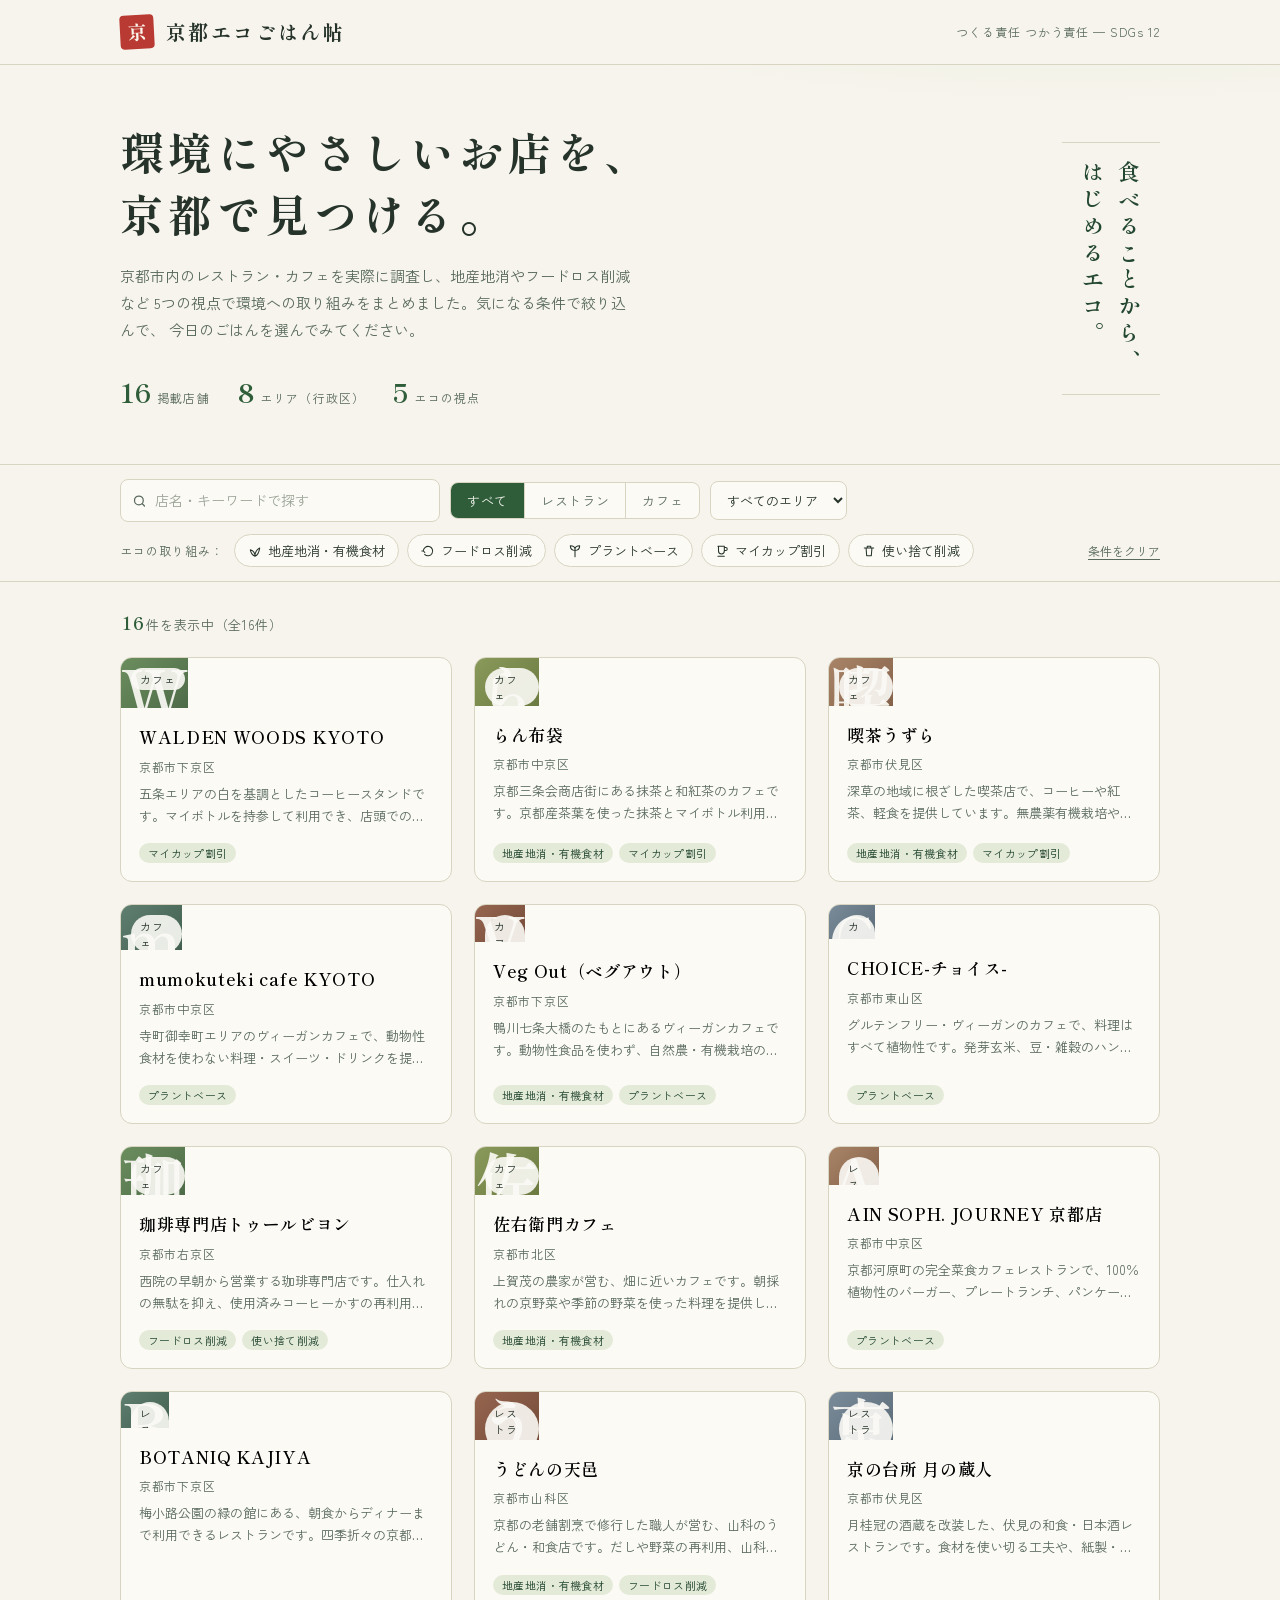
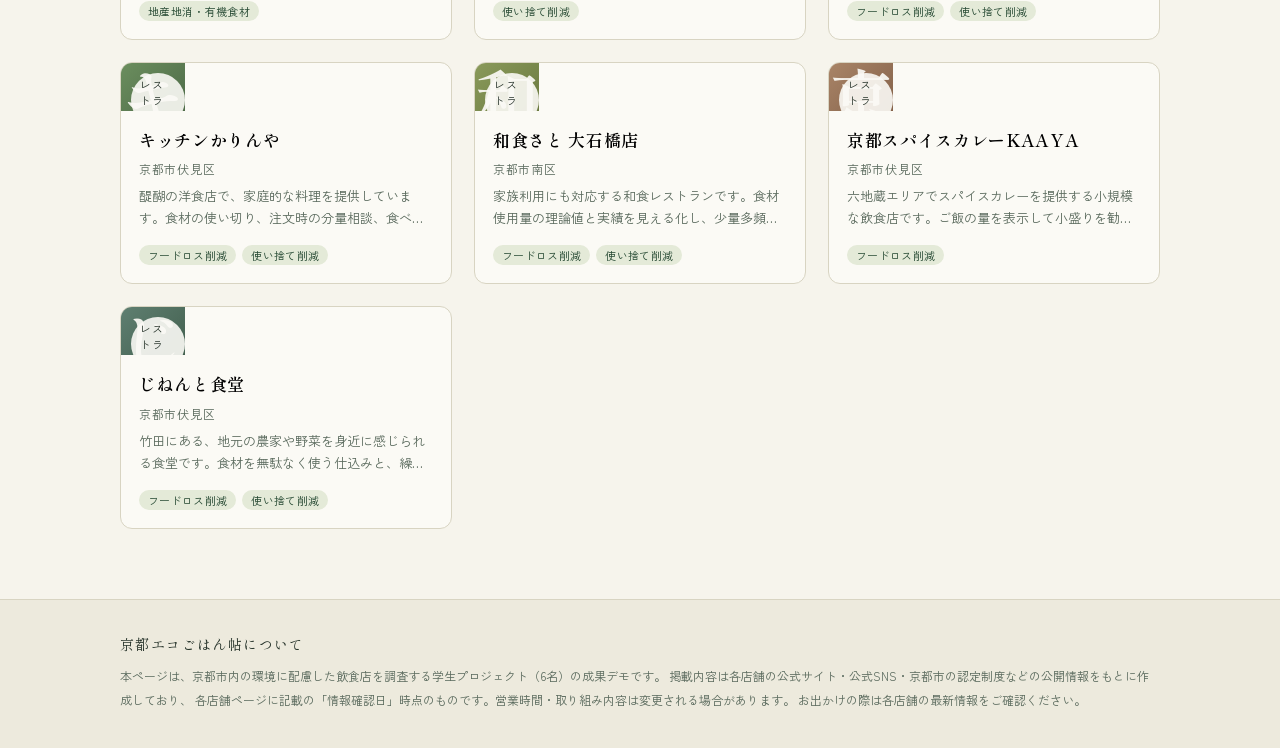
==== index.html @ 75115fc0 "Add Kyoto eco-restaurant guide demo page Single-file HTML demo surveying 16 real Kyoto restaurants/c" ====
<!DOCTYPE html>
<html lang="ja">
<head>
<meta charset="UTF-8">
<meta name="viewport" content="width=device-width, initial-scale=1.0">
<title>京都エコごはん帖 — 環境に配慮した飲食店・カフェガイド</title>
<meta name="description" content="京都市内の環境に配慮したレストラン・カフェを、地産地消・フードロス削減・プラントベースなど5つの視点で紹介するガイドです。">
<link rel="preconnect" href="https://fonts.googleapis.com">
<link rel="preconnect" href="https://fonts.gstatic.com" crossorigin>
<link href="https://fonts.googleapis.com/css2?family=Shippori+Mincho:wght@500;600;700&family=Zen+Kaku+Gothic+New:wght@400;500;700&display=swap" rel="stylesheet">
<style>
:root {
  --paper: #F6F4EC;
  --paper-2: #EDEADD;
  --card: #FBFAF5;
  --ink: #26332A;
  --ink-soft: #5A6A5D;
  --hairline: #D8D4C2;
  --green-deep: #2F5D3A;
  --green-dark: #234730;
  --matcha: #7D9B69;
  --matcha-pale: #E4EAD8;
  --shu: #B93A32;
  --shadow: 0 2px 6px rgba(38, 51, 42, .07), 0 12px 28px rgba(38, 51, 42, .07);
  --font-display: "Shippori Mincho", "Yu Mincho", "Hiragino Mincho ProN", serif;
  --font-body: "Zen Kaku Gothic New", "Hiragino Kaku Gothic ProN", "Yu Gothic", sans-serif;
}

* { margin: 0; padding: 0; box-sizing: border-box; }

html { scroll-behavior: smooth; }
@media (prefers-reduced-motion: reduce) {
  html { scroll-behavior: auto; }
  *, *::before, *::after { animation: none !important; transition: none !important; }
}

body {
  font-family: var(--font-body);
  background: var(--paper);
  color: var(--ink);
  font-size: 15px;
  line-height: 1.8;
}

a { color: var(--green-deep); }
a:hover { color: var(--shu); }

button { font-family: inherit; cursor: pointer; }

:focus-visible {
  outline: 2px solid var(--green-deep);
  outline-offset: 2px;
}

/* ---------- ヘッダー ---------- */
.site-header {
  border-bottom: 1px solid var(--hairline);
  background: var(--paper);
}

.site-header-inner {
  max-width: 1080px;
  margin: 0 auto;
  padding: 14px 20px;
  display: flex;
  align-items: center;
  gap: 12px;
}

.site-title {
  font-family: var(--font-display);
  font-size: 20px;
  font-weight: 700;
  letter-spacing: .12em;
}

.hanko {
  width: 34px;
  height: 34px;
  flex: none;
  background: var(--shu);
  color: #FBF6EC;
  border-radius: 4px;
  font-family: var(--font-display);
  font-weight: 700;
  font-size: 19px;
  display: grid;
  place-items: center;
  transform: rotate(-3deg);
  user-select: none;
}

.site-tag {
  margin-left: auto;
  font-size: 12px;
  color: var(--ink-soft);
  letter-spacing: .08em;
}

/* ---------- ヒーロー ---------- */
.hero {
  border-bottom: 1px solid var(--hairline);
  background:
    radial-gradient(1200px 400px at 85% -60%, var(--matcha-pale), transparent 70%),
    var(--paper);
}

.hero-inner {
  max-width: 1080px;
  margin: 0 auto;
  padding: 56px 20px 48px;
  display: flex;
  align-items: stretch;
  gap: 48px;
}

.hero-main { flex: 1; }

.hero h1 {
  font-family: var(--font-display);
  font-size: clamp(30px, 5vw, 44px);
  font-weight: 700;
  letter-spacing: .1em;
  line-height: 1.4;
  animation: rise .7s ease both;
}

.hero-lead {
  margin-top: 18px;
  max-width: 34em;
  color: var(--ink-soft);
  animation: rise .7s ease .12s both;
}

.hero-stats {
  margin-top: 26px;
  display: flex;
  flex-wrap: wrap;
  gap: 12px 28px;
  animation: rise .7s ease .22s both;
}

.hero-stat {
  display: flex;
  align-items: baseline;
  gap: 6px;
  white-space: nowrap;
}

.hero-stat .num {
  font-family: var(--font-display);
  font-size: 26px;
  font-weight: 700;
  color: var(--green-deep);
}

.hero-stat .label {
  font-size: 12px;
  color: var(--ink-soft);
  letter-spacing: .1em;
}

/* 縦書きの短冊 — このページの署名 */
.tanzaku {
  flex: none;
  writing-mode: vertical-rl;
  display: flex;
  flex-direction: column;
  gap: 14px;
  font-family: var(--font-display);
  font-size: clamp(18px, 2.4vw, 22px);
  font-weight: 600;
  letter-spacing: .22em;
  line-height: 1;
  padding: 18px 20px;
  border-inline: 1px solid var(--hairline);
  color: var(--green-dark);
  align-self: center;
  animation: rise .7s ease .3s both;
}

@keyframes rise {
  from { opacity: 0; transform: translateY(10px); }
  to { opacity: 1; transform: none; }
}

/* ---------- フィルター ---------- */
.filters {
  position: sticky;
  top: 0;
  z-index: 20;
  background: rgba(246, 244, 236, .92);
  backdrop-filter: blur(8px);
  border-bottom: 1px solid var(--hairline);
}

.filters-inner {
  max-width: 1080px;
  margin: 0 auto;
  padding: 14px 20px;
  display: flex;
  flex-direction: column;
  gap: 12px;
}

.filters-row {
  display: flex;
  flex-wrap: wrap;
  align-items: center;
  gap: 10px;
}

.search-box {
  position: relative;
  flex: 1 1 200px;
  max-width: 320px;
}

.search-box svg {
  position: absolute;
  left: 12px;
  top: 50%;
  transform: translateY(-50%);
  width: 15px;
  height: 15px;
  stroke: var(--ink-soft);
  pointer-events: none;
}

.search-box input {
  width: 100%;
  padding: 8px 12px 8px 34px;
  font: inherit;
  font-size: 14px;
  color: var(--ink);
  background: var(--card);
  border: 1px solid var(--hairline);
  border-radius: 8px;
}

.search-box input::placeholder { color: #9AA396; }

.seg {
  display: flex;
  border: 1px solid var(--hairline);
  border-radius: 8px;
  overflow: hidden;
  background: var(--card);
}

.seg button {
  padding: 8px 16px;
  font-size: 13px;
  border: none;
  background: transparent;
  color: var(--ink-soft);
  letter-spacing: .05em;
}

.seg button + button { border-left: 1px solid var(--hairline); }

.seg button[aria-pressed="true"] {
  background: var(--green-deep);
  color: #F4F6EE;
}

select#areaSelect {
  padding: 8px 12px;
  font: inherit;
  font-size: 13px;
  color: var(--ink);
  background: var(--card);
  border: 1px solid var(--hairline);
  border-radius: 8px;
}

.tag-chips {
  display: flex;
  flex-wrap: wrap;
  gap: 8px;
  align-items: center;
}

.tag-chips .chips-label {
  font-size: 12px;
  color: var(--ink-soft);
  letter-spacing: .08em;
  margin-right: 2px;
}

.chip {
  display: inline-flex;
  align-items: center;
  gap: 6px;
  padding: 6px 13px;
  font-size: 13px;
  border: 1px solid var(--hairline);
  border-radius: 999px;
  background: var(--card);
  color: var(--ink);
  transition: background .15s ease, color .15s ease, border-color .15s ease;
}

.chip svg { width: 14px; height: 14px; stroke: currentColor; flex: none; }

.chip:hover { border-color: var(--matcha); }

.chip[aria-pressed="true"] {
  background: var(--green-deep);
  border-color: var(--green-deep);
  color: #F4F6EE;
}

.clear-btn {
  margin-left: auto;
  border: none;
  background: none;
  font-size: 12px;
  color: var(--ink-soft);
  text-decoration: underline;
  text-underline-offset: 3px;
}

.clear-btn:hover { color: var(--shu); }

/* ---------- 結果一覧 ---------- */
.results {
  max-width: 1080px;
  margin: 0 auto;
  padding: 26px 20px 70px;
}

.result-count {
  font-size: 13px;
  color: var(--ink-soft);
  margin-bottom: 18px;
  letter-spacing: .05em;
}

.result-count strong {
  font-family: var(--font-display);
  font-size: 17px;
  color: var(--green-deep);
  margin: 0 2px;
}

.card-grid {
  display: grid;
  grid-template-columns: repeat(auto-fill, minmax(270px, 1fr));
  gap: 22px;
}

.card {
  background: var(--card);
  border: 1px solid var(--hairline);
  border-radius: 12px;
  overflow: hidden;
  text-align: left;
  padding: 0;
  display: flex;
  flex-direction: column;
  transition: transform .18s ease, box-shadow .18s ease;
}

.card:hover {
  transform: translateY(-3px);
  box-shadow: var(--shadow);
}

.card-photo {
  aspect-ratio: 4 / 3;
  display: grid;
  place-items: center;
  position: relative;
  overflow: hidden;
}

.card-photo img {
  width: 100%;
  height: 100%;
  object-fit: cover;
  display: block;
}

.card-photo .initial {
  font-family: var(--font-display);
  font-weight: 600;
  font-size: 64px;
  color: rgba(251, 250, 245, .92);
  line-height: 1;
}

.card-photo .cat-badge {
  position: absolute;
  top: 10px;
  left: 10px;
  font-size: 11px;
  letter-spacing: .1em;
  padding: 3px 9px;
  border-radius: 999px;
  background: rgba(251, 250, 245, .9);
  color: var(--ink);
}

.card-body {
  padding: 16px 18px 18px;
  display: flex;
  flex-direction: column;
  gap: 8px;
  flex: 1;
}

.card-name {
  font-family: var(--font-display);
  font-size: 17px;
  font-weight: 600;
  letter-spacing: .04em;
  line-height: 1.5;
}

.card-area {
  font-size: 12px;
  color: var(--ink-soft);
  letter-spacing: .06em;
}

.card-desc {
  font-size: 13px;
  color: var(--ink-soft);
  line-height: 1.7;
  display: -webkit-box;
  -webkit-line-clamp: 2;
  -webkit-box-orient: vertical;
  overflow: hidden;
}

.card-tags {
  margin-top: auto;
  padding-top: 8px;
  display: flex;
  flex-wrap: wrap;
  gap: 6px;
}

.mini-tag {
  font-size: 11px;
  padding: 2px 9px;
  border-radius: 999px;
  background: var(--matcha-pale);
  color: var(--green-dark);
  letter-spacing: .03em;
}

/* ---------- 空表示 ---------- */
.empty {
  display: none;
  text-align: center;
  padding: 70px 20px;
  color: var(--ink-soft);
}

.empty.show { display: block; }

.empty .empty-mark {
  font-family: var(--font-display);
  font-size: 44px;
  color: var(--hairline);
  display: block;
  margin-bottom: 14px;
}

.empty button {
  margin-top: 16px;
  padding: 9px 22px;
  font-size: 13px;
  border: 1px solid var(--green-deep);
  border-radius: 999px;
  background: none;
  color: var(--green-deep);
}

.empty button:hover { background: var(--matcha-pale); }

/* ---------- 詳細モーダル ---------- */
.modal-backdrop {
  position: fixed;
  inset: 0;
  z-index: 50;
  background: rgba(38, 51, 42, .45);
  display: none;
  align-items: flex-start;
  justify-content: center;
  padding: 5vh 16px;
  overflow-y: auto;
}

.modal-backdrop.open { display: flex; }

.modal {
  background: var(--card);
  border-radius: 14px;
  max-width: 680px;
  width: 100%;
  overflow: hidden;
  animation: rise .25s ease both;
}

.modal-banner {
  height: 120px;
  position: relative;
  display: grid;
  place-items: center;
}

.modal-banner .initial {
  font-family: var(--font-display);
  font-weight: 600;
  font-size: 52px;
  color: rgba(251, 250, 245, .92);
}

.modal-close {
  position: absolute;
  top: 12px;
  right: 12px;
  width: 34px;
  height: 34px;
  border: none;
  border-radius: 50%;
  background: rgba(251, 250, 245, .9);
  color: var(--ink);
  font-size: 16px;
  display: grid;
  place-items: center;
}

.modal-content { padding: 24px 28px 30px; }

.modal-head {
  display: flex;
  align-items: baseline;
  flex-wrap: wrap;
  gap: 10px;
  padding-bottom: 14px;
  border-bottom: 1px solid var(--hairline);
}

.modal-name {
  font-family: var(--font-display);
  font-size: 24px;
  font-weight: 700;
  letter-spacing: .05em;
}

.modal-meta {
  font-size: 12px;
  color: var(--ink-soft);
  letter-spacing: .08em;
}

.modal-desc { margin: 16px 0 4px; font-size: 14px; }

.info-grid {
  margin-top: 14px;
  display: grid;
  grid-template-columns: max-content 1fr;
  gap: 6px 18px;
  font-size: 13px;
}

.info-grid dt {
  color: var(--ink-soft);
  letter-spacing: .1em;
  white-space: nowrap;
}

.info-grid dd { overflow-wrap: anywhere; }

.eco-section { margin-top: 22px; }

.eco-section h3 {
  font-family: var(--font-display);
  font-size: 15px;
  font-weight: 600;
  letter-spacing: .12em;
  color: var(--green-dark);
  display: flex;
  align-items: center;
  gap: 10px;
  margin-bottom: 12px;
}

.eco-section h3::after {
  content: "";
  flex: 1;
  height: 1px;
  background: var(--hairline);
}

.eco-item {
  display: flex;
  gap: 12px;
  align-items: flex-start;
  padding: 10px 0;
}

.eco-item + .eco-item { border-top: 1px dashed var(--hairline); }

.eco-item .mini-tag { flex: none; margin-top: 3px; }

.eco-item p { font-size: 13px; color: var(--ink); }

.sources {
  margin-top: 20px;
  padding: 14px 16px;
  background: var(--paper-2);
  border-radius: 10px;
  font-size: 12px;
}

.sources .sources-title {
  color: var(--ink-soft);
  letter-spacing: .1em;
  margin-bottom: 6px;
}

.sources ul { list-style: none; }

.sources li { overflow-wrap: anywhere; line-height: 1.9; }

.sources .verified {
  margin-top: 8px;
  color: var(--ink-soft);
}

.modal-actions { margin-top: 20px; }

.modal-actions a {
  display: inline-block;
  padding: 10px 26px;
  font-size: 13px;
  letter-spacing: .1em;
  background: var(--green-deep);
  color: #F4F6EE;
  border-radius: 999px;
  text-decoration: none;
}

.modal-actions a:hover { background: var(--green-dark); color: #F4F6EE; }

/* ---------- フッター ---------- */
.site-footer {
  border-top: 1px solid var(--hairline);
  background: var(--paper-2);
}

.site-footer-inner {
  max-width: 1080px;
  margin: 0 auto;
  padding: 30px 20px 36px;
  font-size: 12px;
  color: var(--ink-soft);
  line-height: 2;
}

.site-footer .foot-title {
  font-family: var(--font-display);
  font-size: 14px;
  color: var(--ink);
  letter-spacing: .1em;
  margin-bottom: 6px;
}

/* ---------- レスポンシブ ---------- */
@media (max-width: 720px) {
  .site-title { white-space: nowrap; }
  .site-tag { display: none; }
  .filters { position: static; }
  .hero-inner { padding: 36px 20px 32px; gap: 24px; }
  .hero h1 { font-size: 26px; }
  .tanzaku { display: none; }
  .filters-inner { padding: 12px 16px; }
  .search-box { max-width: none; }
  .modal-content { padding: 20px 18px 24px; }
  .info-grid { grid-template-columns: 1fr; gap: 2px; }
  .info-grid dt { margin-top: 8px; }
}
</style>
</head>
<body>

<header class="site-header">
  <div class="site-header-inner">
    <span class="hanko" aria-hidden="true">京</span>
    <span class="site-title">京都エコごはん帖</span>
    <span class="site-tag">つくる責任 つかう責任 — SDGs 12</span>
  </div>
</header>

<section class="hero">
  <div class="hero-inner">
    <div class="hero-main">
      <h1>環境にやさしいお店を、<br>京都で見つける。</h1>
      <p class="hero-lead">
        京都市内のレストラン・カフェを実際に調査し、地産地消やフードロス削減など
        5つの視点で環境への取り組みをまとめました。気になる条件で絞り込んで、
        今日のごはんを選んでみてください。
      </p>
      <div class="hero-stats" id="heroStats"></div>
    </div>
    <p class="tanzaku"><span>食べることから、</span><span>はじめるエコ。</span></p>
  </div>
</section>

<nav class="filters" aria-label="店舗の絞り込み">
  <div class="filters-inner">
    <div class="filters-row">
      <div class="search-box">
        <svg viewBox="0 0 24 24" fill="none" stroke-width="2" stroke-linecap="round" aria-hidden="true"><circle cx="11" cy="11" r="7"/><path d="m20 20-3.5-3.5"/></svg>
        <input type="search" id="searchInput" placeholder="店名・キーワードで探す" aria-label="店名・キーワードで探す">
      </div>
      <div class="seg" role="group" aria-label="カテゴリー" id="catSeg">
        <button type="button" data-cat="all" aria-pressed="true">すべて</button>
        <button type="button" data-cat="restaurant" aria-pressed="false">レストラン</button>
        <button type="button" data-cat="cafe" aria-pressed="false">カフェ</button>
      </div>
      <select id="areaSelect" aria-label="エリアで絞り込む">
        <option value="all">すべてのエリア</option>
      </select>
    </div>
    <div class="filters-row">
      <div class="tag-chips" id="tagChips">
        <span class="chips-label">エコの取り組み：</span>
      </div>
      <button type="button" class="clear-btn" id="clearBtn">条件をクリア</button>
    </div>
  </div>
</nav>

<main class="results">
  <p class="result-count" id="resultCount" role="status"></p>
  <div class="card-grid" id="cardGrid"></div>
  <div class="empty" id="emptyState">
    <span class="empty-mark" aria-hidden="true">空</span>
    <p>条件に合うお店が見つかりませんでした。<br>条件を減らして、もう一度お試しください。</p>
    <button type="button" id="emptyResetBtn">条件をクリアする</button>
  </div>
</main>

<div class="modal-backdrop" id="modalBackdrop">
  <div class="modal" role="dialog" aria-modal="true" aria-labelledby="modalName" id="modalBox">
    <div class="modal-banner" id="modalBanner">
      <span class="initial" id="modalInitial" aria-hidden="true"></span>
      <button type="button" class="modal-close" id="modalClose" aria-label="閉じる">✕</button>
    </div>
    <div class="modal-content" id="modalContent"></div>
  </div>
</div>

<footer class="site-footer">
  <div class="site-footer-inner">
    <p class="foot-title">京都エコごはん帖について</p>
    <p>
      本ページは、京都市内の環境に配慮した飲食店を調査する学生プロジェクト（6名）の成果デモです。
      掲載内容は各店舗の公式サイト・公式SNS・京都市の認定制度などの公開情報をもとに作成しており、
      各店舗ページに記載の「情報確認日」時点のものです。営業時間・取り組み内容は変更される場合があります。
      お出かけの際は各店舗の最新情報をご確認ください。
    </p>
  </div>
</footer>

<script>
"use strict";

/* ===== 店舗データ（stores.json より） ===== */
const STORES = [
  {
    "id": "walden-woods-kyoto",
    "name": "WALDEN WOODS KYOTO",
    "category": "cafe",
    "area": "下京区",
    "address": "〒600-8194 京都市下京区栄町508-1（花屋町通り富小路西入る）",
    "access": "地下鉄五条駅から徒歩6分、京阪清水五条駅から徒歩10分、JR京都駅から徒歩15分",
    "hours": "8:00～18:00",
    "holidays": "不定休（年末年始などは都度告知）",
    "url": "https://www.walden-woods.com/",
    "description": "五条エリアの白を基調としたコーヒースタンドです。マイボトルを持参して利用でき、店頭での洗浄にも対応しています。",
    "eco_tags": [
      { "tag": "my_cup", "detail": "マイボトル持参で50円引き、マイボトルの洗浄にも対応。" }
    ],
    "sources": [
      "https://www.walden-woods.com/",
      "https://kyoto-kogomi.net/mybottle/",
      "https://kyoto-kogomi.net/wp-content/themes/main/mybottle/mybottle_shop.pdf"
    ],
    "last_verified": "2026-07-16"
  },
  {
    "id": "ran-hotei",
    "name": "らん布袋",
    "category": "cafe",
    "area": "中京区",
    "address": "〒604-8374 京都市中京区上瓦町64 京都三条会商店街内",
    "access": "地下鉄二条城前駅から徒歩5分、阪急大宮駅から徒歩5分、JR二条駅から徒歩15分",
    "hours": "11:30～20:00（金曜日のみ23:00まで）",
    "holidays": "木曜日",
    "budget": "480～1,100円程度",
    "url": "https://ranhotei.com/",
    "description": "京都三条会商店街にある抹茶と和紅茶のカフェです。京都産茶葉を使った抹茶とマイボトル利用のサービスを通じて、地域の食材と繰り返し使える容器を取り入れています。",
    "eco_tags": [
      { "tag": "local_organic", "detail": "京都産茶葉100％のオリジナル抹茶を使用。" },
      { "tag": "my_cup", "detail": "マイボトル持参で50円引き、マイボトルの洗浄にも対応。" }
    ],
    "sources": [
      "https://ranhotei.com/access/",
      "https://ranhotei.com/menu/",
      "https://kyoto-kogomi.net/mybottle/",
      "https://kyoto-kogomi.net/wp-content/themes/main/mybottle/mybottle_shop.pdf"
    ],
    "last_verified": "2026-07-16"
  },
  {
    "id": "cafe-uzura",
    "name": "喫茶うずら",
    "category": "cafe",
    "area": "伏見区",
    "address": "京都市伏見区深草西浦町六丁目31番地 ぷらっつ・うずら一階",
    "hours": "9:00～19:00",
    "holidays": "日曜日・祝祭日",
    "url": "https://www.cafe-uzura.info/",
    "description": "深草の地域に根ざした喫茶店で、コーヒーや紅茶、軽食を提供しています。無農薬有機栽培やフェアトレードの食材を取り入れ、テイクアウトではマイボトルにも対応しています。",
    "eco_tags": [
      { "tag": "local_organic", "detail": "コーヒー豆に無農薬有機栽培・フェアトレード品、紅茶やカカオに無農薬栽培品を使用。" },
      { "tag": "my_cup", "detail": "テイクアウトでマイボトル持参時は50円引き、マイボトルの洗浄にも対応。" }
    ],
    "sources": [
      "https://www.cafe-uzura.info/",
      "https://www.cafe-uzura.info/menu.html",
      "https://www.cafe-uzura.info/access.html",
      "https://kyoto-kogomi.net/mybottle/",
      "https://kyoto-kogomi.net/wp-content/themes/main/mybottle/mybottle_shop.pdf"
    ],
    "last_verified": "2026-07-16"
  },
  {
    "id": "mumokuteki-cafe-kyoto",
    "name": "mumokuteki cafe KYOTO",
    "category": "cafe",
    "area": "中京区",
    "address": "〒604-8061 京都市中京区式部町261 ヒューマンフォーラムビル2F",
    "access": "京都市営地下鉄「京都市役所前」駅から徒歩5分、阪急「京都河原町」駅から徒歩5分",
    "hours": "11:30～20:00（L.O.19:00）",
    "holidays": "水曜日",
    "url": "https://mumokuteki.com/cafe/restaurant/",
    "description": "寺町御幸町エリアのヴィーガンカフェで、動物性食材を使わない料理・スイーツ・ドリンクを提供します。野菜、穀物、豆類を中心にしたメニューを楽しめます。",
    "eco_tags": [
      { "tag": "plant_based", "detail": "料理・スイーツ・ドリンクを動物性食材不使用で提供。" }
    ],
    "sources": [
      "https://mumokuteki.com/cafe/restaurant/",
      "https://mumokuteki.com/cafe/takeout/",
      "https://mumokuteki.com/cafe/news/"
    ],
    "last_verified": "2026-07-16"
  },
  {
    "id": "veg-out",
    "name": "Veg Out（ベグアウト）",
    "category": "cafe",
    "area": "下京区",
    "address": "〒600-8133 京都市下京区七条通加茂川筋西入ル稲荷町448 鴨川ビル1F",
    "access": "京阪「七条」駅から徒歩2分、JR「京都」駅から徒歩10分",
    "url": "https://tamisa-yoga.com/cafe/veg-out/index.html",
    "description": "鴨川七条大橋のたもとにあるヴィーガンカフェです。動物性食品を使わず、自然農・有機栽培の野菜や穀物、京都近郊の旬の野菜を使った料理を提供しています。",
    "eco_tags": [
      { "tag": "local_organic", "detail": "自然農・有機栽培の野菜や穀物を中心に使用し、京都近郊で採れた旬の有機野菜も提供。" },
      { "tag": "plant_based", "detail": "魚・肉・卵・乳製品などの動物性食品を一切使わず、ヴィーガン料理を提供。" }
    ],
    "sources": [
      "https://tamisa-yoga.com/cafe/veg-out/index.html",
      "https://tamisa-yoga.com/cafe/",
      "https://kyo-kenko.city.kyoto.lg.jp/support/38557/",
      "https://tabelog.com/kyoto/A2601/A260304/26026227/"
    ],
    "last_verified": "2026-07-16"
  },
  {
    "id": "choice-kyoto",
    "name": "CHOICE-チョイス-",
    "category": "cafe",
    "area": "東山区",
    "address": "〒605-0009 京都府京都市東山区大橋町89-1 鈴木形成外科ビル1F",
    "hours": "9:30～21:00（朝食9:30～11:00、ランチ11:00～15:00、カフェ15:00～17:00、ディナー17:00～20:00）",
    "holidays": "水曜日",
    "url": "https://hs-choice.com/",
    "description": "グルテンフリー・ヴィーガンのカフェで、料理はすべて植物性です。発芽玄米、豆・雑穀のハンバーグ、ヴィーガンチーズなどを使い、朝食からディナーまで提供します。",
    "eco_tags": [
      { "tag": "plant_based", "detail": "料理はすべてグルテンフリー・ヴィーガンで、動物性食材を使用しない。" }
    ],
    "sources": [
      "https://hs-choice.com/",
      "https://hs-choice.com/meal/",
      "https://hs-choice.com/store"
    ],
    "last_verified": "2026-07-16"
  },
  {
    "id": "tourbillon-kyoto",
    "name": "珈琲専門店トゥールビヨン",
    "category": "cafe",
    "area": "右京区",
    "address": "〒615-0003 京都府京都市右京区西院西今田町12-18",
    "hours": "6:30～18:00",
    "holidays": "不定休",
    "url": "https://tourbillon-kyoto.com/",
    "description": "西院の早朝から営業する珈琲専門店です。仕入れの無駄を抑え、使用済みコーヒーかすの再利用やマイボトル利用の推奨にも取り組んでいます。",
    "eco_tags": [
      { "tag": "food_loss", "detail": "食品の無駄が出ないよう仕入れ、使用済みコーヒーかすを消臭剤として再利用。" },
      { "tag": "less_disposable", "detail": "マイボトル利用を推奨し、使い捨て容器を使わない工夫を行っている。" }
    ],
    "sources": [
      "https://tourbillon-kyoto.com/",
      "https://food-zeroproject.city.kyoto.lg.jp/shoplist/4596.html"
    ],
    "last_verified": "2026-07-16"
  },
  {
    "id": "saemon-cafe",
    "name": "佐右衛門カフェ",
    "category": "cafe",
    "area": "北区",
    "address": "京都市北区上賀茂柊谷町12",
    "hours": "11:00～17:00",
    "holidays": "月曜日・火曜日・第2日曜日",
    "budget": "1,000～1,500円程度",
    "url": "https://saemon-kyoto.com/cafe",
    "description": "上賀茂の農家が営む、畑に近いカフェです。朝採れの京野菜や季節の野菜を使った料理を提供し、生産地との距離が近い食事を楽しめます。",
    "eco_tags": [
      { "tag": "local_organic", "detail": "農家カフェとして、畑から採った朝採れ野菜や京野菜を使ったメニューを提供。" }
    ],
    "sources": [
      "https://saemon-kyoto.com/cafe",
      "https://tabelog.com/kyoto/A2601/A260503/26030427/"
    ],
    "last_verified": "2026-07-16"
  },
  {
    "id": "ain-soph-journey-kyoto",
    "name": "AIN SOPH. JOURNEY 京都店",
    "category": "restaurant",
    "area": "中京区",
    "address": "〒604-8042 京都府京都市中京区新京極通四条上ル中之町538-6",
    "access": "阪急「京都河原町」駅9番出口から徒歩約2分、京阪「祇園四条」駅4番出口から徒歩約10分",
    "hours": "通常11:30～16:00（L.O.15:00）、ディナー17:00～21:00（L.O.20:00・不定期）",
    "holidays": "不定休",
    "url": "https://www.ain-soph.jp/journey-kyoto",
    "description": "京都河原町の完全菜食カフェレストランで、100％植物性のバーガー、プレートランチ、パンケーキなどを提供します。通常営業に加えて不定期のディナーもあります。",
    "eco_tags": [
      { "tag": "plant_based", "detail": "完全菜食（ヴィーガン）のカフェレストランで、100％植物性のメニューを提供。" }
    ],
    "sources": [
      "https://www.ain-soph.jp/journey-kyoto",
      "https://en.ain-soph.jp/journey-kyoto",
      "https://www.ain-soph.jp/"
    ],
    "last_verified": "2026-07-16"
  },
  {
    "id": "botaniq-kajiya",
    "name": "BOTANIQ KAJIYA",
    "category": "restaurant",
    "area": "下京区",
    "address": "京都府京都市下京区歓喜寺町56-3 梅小路公園 緑の館内",
    "access": "JR梅小路京都西駅から徒歩約2分",
    "hours": "9:00～22:00（平日）、8:00～22:00（土日祝）",
    "holidays": "12月31日・1月1日",
    "url": "https://www.kyoto-ga.jp/umekouji/shop/",
    "description": "梅小路公園の緑の館にある、朝食からディナーまで利用できるレストランです。四季折々の京都産ブランド野菜を使った料理を提供しています。",
    "eco_tags": [
      { "tag": "local_organic", "detail": "四季折々の京都産ブランド野菜を使用。" }
    ],
    "sources": [
      "https://www.kyoto-ga.jp/umekouji/shop/",
      "https://prtimes.jp/main/html/rd/p/000000005.000145255.html"
    ],
    "last_verified": "2026-07-16"
  },
  {
    "id": "udon-tenyu",
    "name": "うどんの天邑",
    "category": "restaurant",
    "area": "山科区",
    "address": "京都市山科区北花山大林町15-3",
    "access": "京阪バス「上花山」停留所から徒歩10秒（「上花山久保町」から徒歩2分）",
    "hours": "11:30～14:30（L.O.14:00）、17:30～21:00（L.O.20:40）",
    "holidays": "月曜日",
    "budget": "～2,000円",
    "url": "https://yawaragi.hannnari.com/tenyu.html",
    "description": "京都の老舗割烹で修行した職人が営む、山科のうどん・和食店です。だしや野菜の再利用、山科地域からの仕入れ、テイクアウト時の使い捨て削減を公式に明示しています。",
    "eco_tags": [
      { "tag": "local_organic", "detail": "可能な範囲で山科地域の商店や生産者から食材を仕入れている。" },
      { "tag": "food_loss", "detail": "だし昆布を塩昆布として提供・販売し、削り節を魚粉としてまかないなどに再利用している。TABETEで賞味期限の近い商品を値引き販売している。" },
      { "tag": "less_disposable", "detail": "テイクアウト時の容器・袋の持参を呼びかけ、バイオマスビニール袋と竹箸を使用している。" }
    ],
    "sources": [
      "https://yawaragi.hannnari.com/tenyu.html",
      "https://yawaragi.hannnari.com/tenyu-access.html",
      "https://yawaragi.hannnari.com/food-menu.html",
      "https://yawaragi.hannnari.com/tenyu-ethical.html",
      "https://food-zeroproject.city.kyoto.lg.jp/shoplist/6190.html"
    ],
    "last_verified": "2026-07-16"
  },
  {
    "id": "tsukinokurabito",
    "name": "京の台所 月の蔵人",
    "category": "restaurant",
    "area": "伏見区",
    "address": "京都市伏見区上油掛町185-1",
    "access": "京阪本線「伏見桃山駅」から徒歩6分、近鉄京都線「桃山御陵前駅」から徒歩9分",
    "hours": "11:00～15:00（L.O.14:30）、17:00～22:00（フードL.O.21:00、ドリンクL.O.21:30）",
    "holidays": "元旦・大晦日",
    "url": "https://www.tsukinokurabito.jp/",
    "description": "月桂冠の酒蔵を改装した、伏見の和食・日本酒レストランです。食材を使い切る工夫や、紙製・プラスチック製の使い捨て容器を使わない取組が確認できます。",
    "eco_tags": [
      { "tag": "food_loss", "detail": "無駄の少ない仕入れ、魚のあら・骨や野菜の皮の活用、余った食材のまかない利用、食べ残しの持ち帰りを行っている。" },
      { "tag": "less_disposable", "detail": "紙製・プラスチック製の使い捨て容器などを使わない工夫をしている。" }
    ],
    "sources": [
      "https://www.tsukinokurabito.jp/",
      "https://food-zeroproject.city.kyoto.lg.jp/shoplist/6110.html"
    ],
    "last_verified": "2026-07-16"
  },
  {
    "id": "kitchen-karinya",
    "name": "キッチンかりんや",
    "category": "restaurant",
    "area": "伏見区",
    "address": "〒601-1353 京都府京都市伏見区醍醐御園尾町38-1",
    "url": "https://x.com/karinyakarin",
    "description": "醍醐の洋食店で、家庭的な料理を提供しています。食材の使い切り、注文時の分量相談、食べ残しの持ち帰り、繰り返し使える箸や使い捨て容器を使わない工夫を実施しています。",
    "eco_tags": [
      { "tag": "food_loss", "detail": "食品の無駄が出ないよう仕入れ、魚のあら・骨や野菜の皮の活用、余った食材のまかない利用、分量相談、要望時の持ち帰りを実施。" },
      { "tag": "less_disposable", "detail": "間伐材使用の割り箸または繰り返し洗って使える箸を使用し、使い捨て容器を使わない工夫をしている。" }
    ],
    "sources": [
      "https://food-zeroproject.city.kyoto.lg.jp/shoplist/3221.html",
      "https://x.com/karinyakarin"
    ],
    "last_verified": "2026-07-16"
  },
  {
    "id": "washoku-sato-oishibashi",
    "name": "和食さと 大石橋店",
    "category": "restaurant",
    "area": "南区",
    "address": "〒601-8015 京都府京都市南区東九条上御霊町1",
    "hours": "10:00～24:00（店内L.O.23:30）",
    "holidays": "年中無休",
    "url": "https://store.srsholdings.com/sato/detail/0756911557/",
    "description": "家族利用にも対応する和食レストランです。食材使用量の理論値と実績を見える化し、少量多頻度の仕込みやサイズ調整、持ち帰りで食品ロスを抑えています。",
    "eco_tags": [
      { "tag": "food_loss", "detail": "食材使用量の理論値と実績を見える化し、少量多頻度の仕込み、小盛り・S/M/L・ハーフサイズ、分量相談、持ち帰り用容器などを実施。" },
      { "tag": "less_disposable", "detail": "間伐材使用の割り箸または繰り返し洗って使える箸を使用している。" }
    ],
    "sources": [
      "https://store.srsholdings.com/sato/detail/0756911557/",
      "https://food-zeroproject.city.kyoto.lg.jp/shoplist/210.html"
    ],
    "last_verified": "2026-07-16"
  },
  {
    "id": "kyoto-spice-curry-kaaya",
    "name": "京都スパイスカレーKAAYA",
    "category": "restaurant",
    "area": "伏見区",
    "address": "京都市伏見区桃山町日向13-5",
    "access": "地下鉄東西線・JR奈良線・京阪宇治線「六地蔵駅」",
    "hours": "金曜日11:30～14:00（L.O.13:30）、18:00～20:30（L.O.20:00）／土・日・月曜日11:30～15:00（L.O.14:30）",
    "holidays": "火・水・木曜日（臨時休業あり）",
    "url": "https://kaaya.jp/",
    "description": "六地蔵エリアでスパイスカレーを提供する小規模な飲食店です。ご飯の量を表示して小盛りを勧め、食べ残しの持ち帰りにも対応しています。",
    "eco_tags": [
      { "tag": "food_loss", "detail": "ご飯の量をグラム表示し、小盛りを勧めるほか、食べ残しの持ち帰りにも対応している。" }
    ],
    "sources": [
      "https://kaaya.jp/",
      "https://food-zeroproject.city.kyoto.lg.jp/shoplist/6132.html"
    ],
    "last_verified": "2026-07-16"
  },
  {
    "id": "jinento-shokudo",
    "name": "じねんと食堂",
    "category": "restaurant",
    "area": "伏見区",
    "address": "〒612-8426 京都府京都市伏見区竹田青池町130",
    "hours": "平日11:00～15:00（L.O.14:00）、土日祝11:00～15:00・17:00～22:00（L.O.21:00）",
    "url": "https://jinento.com/",
    "description": "竹田にある、地元の農家や野菜を身近に感じられる食堂です。食材を無駄なく使う仕込みと、繰り返し使える箸や使い捨て容器を減らす取組が確認できます。",
    "eco_tags": [
      { "tag": "food_loss", "detail": "食品の無駄が出ないよう仕入れ、魚のあら・骨や野菜の皮の活用、余った食材のまかない利用などを実施。" },
      { "tag": "less_disposable", "detail": "繰り返し洗って使える箸を使用し、紙製・プラスチック製の使い捨て容器を使わない工夫をしている。" }
    ],
    "sources": [
      "https://jinento.com/",
      "https://food-zeroproject.city.kyoto.lg.jp/shoplist/2841.html"
    ],
    "last_verified": "2026-07-16"
  }
];

/* ===== タグ定義 ===== */
const TAGS = {
  local_organic:   { label: "地産地消・有機食材", icon: "M12 21c0-6 2-11 8-14-1 7-3 12-8 14Zm0 0c0-5-1.5-9-8-11 1 6 3 9 8 11Z" },
  food_loss:       { label: "フードロス削減",     icon: "M4 12a8 8 0 1 1 2.3 5.7M4 12H1.5M4 12l2.5 2.5" },
  plant_based:     { label: "プラントベース",     icon: "M12 22V9m0 0C12 5 9 3 4 3c0 5 3 8 8 8m0-2c0-4 3-6 8-6 0 5-3 8-8 8" },
  my_cup:          { label: "マイカップ割引",     icon: "M5 4h11v8a5 5 0 0 1-10 0V4Zm11 2h2.5a2.5 2.5 0 0 1 0 5H16M5 21h11" },
  less_disposable: { label: "使い捨て削減",       icon: "M4 7h16M9 7V4h6v3m-8 0 1 13h8l1-13" }
};

const CATEGORY_LABEL = { restaurant: "レストラン", cafe: "カフェ" };

/* 行政区の並び順（京都市11区の公式順） */
const WARD_ORDER = ["北区", "上京区", "左京区", "中京区", "東山区", "山科区", "下京区", "南区", "右京区", "西京区", "伏見区"];

/* プレースホルダー配色（自然の色を循環） */
const PLACEHOLDER_TONES = [
  ["#6B8E5E", "#4E6B48"],  /* 苔 */
  ["#8A9A5B", "#6B7A40"],  /* 抹茶 */
  ["#A98467", "#84624A"],  /* 土 */
  ["#5F7F71", "#43604F"],  /* 青磁 */
  ["#96654F", "#744C3A"],  /* 焙じ茶 */
  ["#7A8B99", "#5B6B78"]   /* 藍鼠 */
];

/* ===== 状態 ===== */
const state = { search: "", category: "all", area: "all", tags: new Set() };

const $ = (sel) => document.querySelector(sel);
const grid = $("#cardGrid");

function escapeHtml(s) {
  return String(s).replace(/[&<>"']/g, (c) => (
    { "&": "&amp;", "<": "&lt;", ">": "&gt;", '"': "&quot;", "'": "&#39;" }[c]
  ));
}

function toneFor(store) {
  const idx = STORES.indexOf(store);
  return PLACEHOLDER_TONES[idx % PLACEHOLDER_TONES.length];
}

function initialFor(store) {
  return [...store.name][0];
}

function placeholderStyle(store) {
  const [a, b] = toneFor(store);
  return `background: linear-gradient(135deg, ${a}, ${b});`;
}

function tagIconSvg(tag) {
  return `<svg viewBox="0 0 24 24" fill="none" stroke-width="1.8" stroke-linecap="round" stroke-linejoin="round" aria-hidden="true"><path d="${TAGS[tag].icon}"/></svg>`;
}

/* ===== フィルター UI 構築 ===== */
function buildFilters() {
  const chipsBox = $("#tagChips");
  for (const [key, def] of Object.entries(TAGS)) {
    const btn = document.createElement("button");
    btn.type = "button";
    btn.className = "chip";
    btn.dataset.tag = key;
    btn.setAttribute("aria-pressed", "false");
    btn.innerHTML = `${tagIconSvg(key)}${escapeHtml(def.label)}`;
    btn.addEventListener("click", () => {
      if (state.tags.has(key)) state.tags.delete(key);
      else state.tags.add(key);
      btn.setAttribute("aria-pressed", state.tags.has(key) ? "true" : "false");
      render();
    });
    chipsBox.appendChild(btn);
  }

  const areas = [...new Set(STORES.map((s) => s.area))]
    .sort((a, b) => WARD_ORDER.indexOf(a) - WARD_ORDER.indexOf(b));
  const select = $("#areaSelect");
  for (const area of areas) {
    const opt = document.createElement("option");
    opt.value = area;
    opt.textContent = area;
    select.appendChild(opt);
  }
  select.addEventListener("change", () => { state.area = select.value; render(); });

  $("#catSeg").addEventListener("click", (e) => {
    const btn = e.target.closest("button[data-cat]");
    if (!btn) return;
    state.category = btn.dataset.cat;
    for (const b of $("#catSeg").querySelectorAll("button")) {
      b.setAttribute("aria-pressed", b === btn ? "true" : "false");
    }
    render();
  });

  $("#searchInput").addEventListener("input", (e) => {
    state.search = e.target.value.trim().toLowerCase();
    render();
  });

  $("#clearBtn").addEventListener("click", clearFilters);
  $("#emptyResetBtn").addEventListener("click", clearFilters);
}

function clearFilters() {
  state.search = "";
  state.category = "all";
  state.area = "all";
  state.tags.clear();
  $("#searchInput").value = "";
  $("#areaSelect").value = "all";
  for (const b of $("#catSeg").querySelectorAll("button")) {
    b.setAttribute("aria-pressed", b.dataset.cat === "all" ? "true" : "false");
  }
  for (const b of $("#tagChips").querySelectorAll(".chip")) {
    b.setAttribute("aria-pressed", "false");
  }
  render();
}

/* ===== 絞り込み ===== */
function filteredStores() {
  return STORES.filter((s) => {
    if (state.category !== "all" && s.category !== state.category) return false;
    if (state.area !== "all" && s.area !== state.area) return false;
    if (state.tags.size > 0) {
      const has = new Set(s.eco_tags.map((t) => t.tag));
      for (const t of state.tags) if (!has.has(t)) return false;
    }
    if (state.search) {
      const haystack = `${s.name} ${s.description} ${s.area}`.toLowerCase();
      if (!haystack.includes(state.search)) return false;
    }
    return true;
  });
}

/* ===== 一覧描画 ===== */
function render() {
  const list = filteredStores();
  $("#resultCount").innerHTML =
    `<strong>${list.length}</strong>件を表示中（全${STORES.length}件）`;
  $("#emptyState").classList.toggle("show", list.length === 0);

  grid.innerHTML = "";
  for (const store of list) {
    const card = document.createElement("button");
    card.type = "button";
    card.className = "card";
    card.setAttribute("aria-haspopup", "dialog");
    card.setAttribute("aria-label", `${store.name}の詳細を見る`);

    const photo = store.photo
      ? `<img src="${escapeHtml(store.photo)}" alt="${escapeHtml(store.name)}の写真">`
      : `<span class="initial">${escapeHtml(initialFor(store))}</span>`;

    card.innerHTML = `
      <div class="card-photo" style="${store.photo ? "" : placeholderStyle(store)}">
        ${photo}
        <span class="cat-badge">${CATEGORY_LABEL[store.category]}</span>
      </div>
      <div class="card-body">
        <span class="card-name">${escapeHtml(store.name)}</span>
        <span class="card-area">京都市${escapeHtml(store.area)}</span>
        <p class="card-desc">${escapeHtml(store.description)}</p>
        <div class="card-tags">
          ${store.eco_tags.map((t) => `<span class="mini-tag">${escapeHtml(TAGS[t.tag].label)}</span>`).join("")}
        </div>
      </div>`;
    card.addEventListener("click", () => openModal(store));
    grid.appendChild(card);
  }
}

/* ===== 詳細モーダル ===== */
const backdrop = $("#modalBackdrop");
let lastFocused = null;

function openModal(store) {
  lastFocused = document.activeElement;

  const banner = $("#modalBanner");
  banner.style.cssText = placeholderStyle(store);
  $("#modalInitial").textContent = initialFor(store);

  const rows = [
    ["住所", store.address],
    ["アクセス", store.access],
    ["営業時間", store.hours],
    ["定休日", store.holidays],
    ["予算目安", store.budget]
  ].filter(([, v]) => v);

  $("#modalContent").innerHTML = `
    <div class="modal-head">
      <h2 class="modal-name" id="modalName">${escapeHtml(store.name)}</h2>
      <span class="modal-meta">${CATEGORY_LABEL[store.category]} ／ 京都市${escapeHtml(store.area)}</span>
    </div>
    <p class="modal-desc">${escapeHtml(store.description)}</p>
    <dl class="info-grid">
      ${rows.map(([k, v]) => `<dt>${k}</dt><dd>${escapeHtml(v)}</dd>`).join("")}
    </dl>
    <section class="eco-section">
      <h3>環境への取り組み</h3>
      ${store.eco_tags.map((t) => `
        <div class="eco-item">
          <span class="mini-tag">${escapeHtml(TAGS[t.tag].label)}</span>
          <p>${escapeHtml(t.detail)}</p>
        </div>`).join("")}
    </section>
    <div class="sources">
      <p class="sources-title">情報の出典</p>
      <ul>
        ${store.sources.map((u) => `<li><a href="${escapeHtml(u)}" target="_blank" rel="noopener noreferrer">${escapeHtml(u)}</a></li>`).join("")}
      </ul>
      <p class="verified">情報確認日：${escapeHtml(store.last_verified)}</p>
    </div>
    ${store.url ? `
    <div class="modal-actions">
      <a href="${escapeHtml(store.url)}" target="_blank" rel="noopener noreferrer">公式サイトを見る</a>
    </div>` : ""}`;

  backdrop.classList.add("open");
  document.body.style.overflow = "hidden";
  $("#modalClose").focus();
}

function closeModal() {
  backdrop.classList.remove("open");
  document.body.style.overflow = "";
  if (lastFocused) lastFocused.focus();
}

$("#modalClose").addEventListener("click", closeModal);
backdrop.addEventListener("click", (e) => { if (e.target === backdrop) closeModal(); });
document.addEventListener("keydown", (e) => {
  if (e.key === "Escape" && backdrop.classList.contains("open")) closeModal();
});

/* ===== ヒーロー統計 ===== */
function buildHeroStats() {
  const areas = new Set(STORES.map((s) => s.area)).size;
  $("#heroStats").innerHTML = [
    [STORES.length, "掲載店舗"],
    [areas, "エリア（行政区）"],
    [Object.keys(TAGS).length, "エコの視点"]
  ].map(([n, l]) => `
    <div class="hero-stat">
      <span class="num">${n}</span>
      <span class="label">${l}</span>
    </div>`).join("");
}

buildFilters();
buildHeroStats();
render();
</script>
</body>
</html>
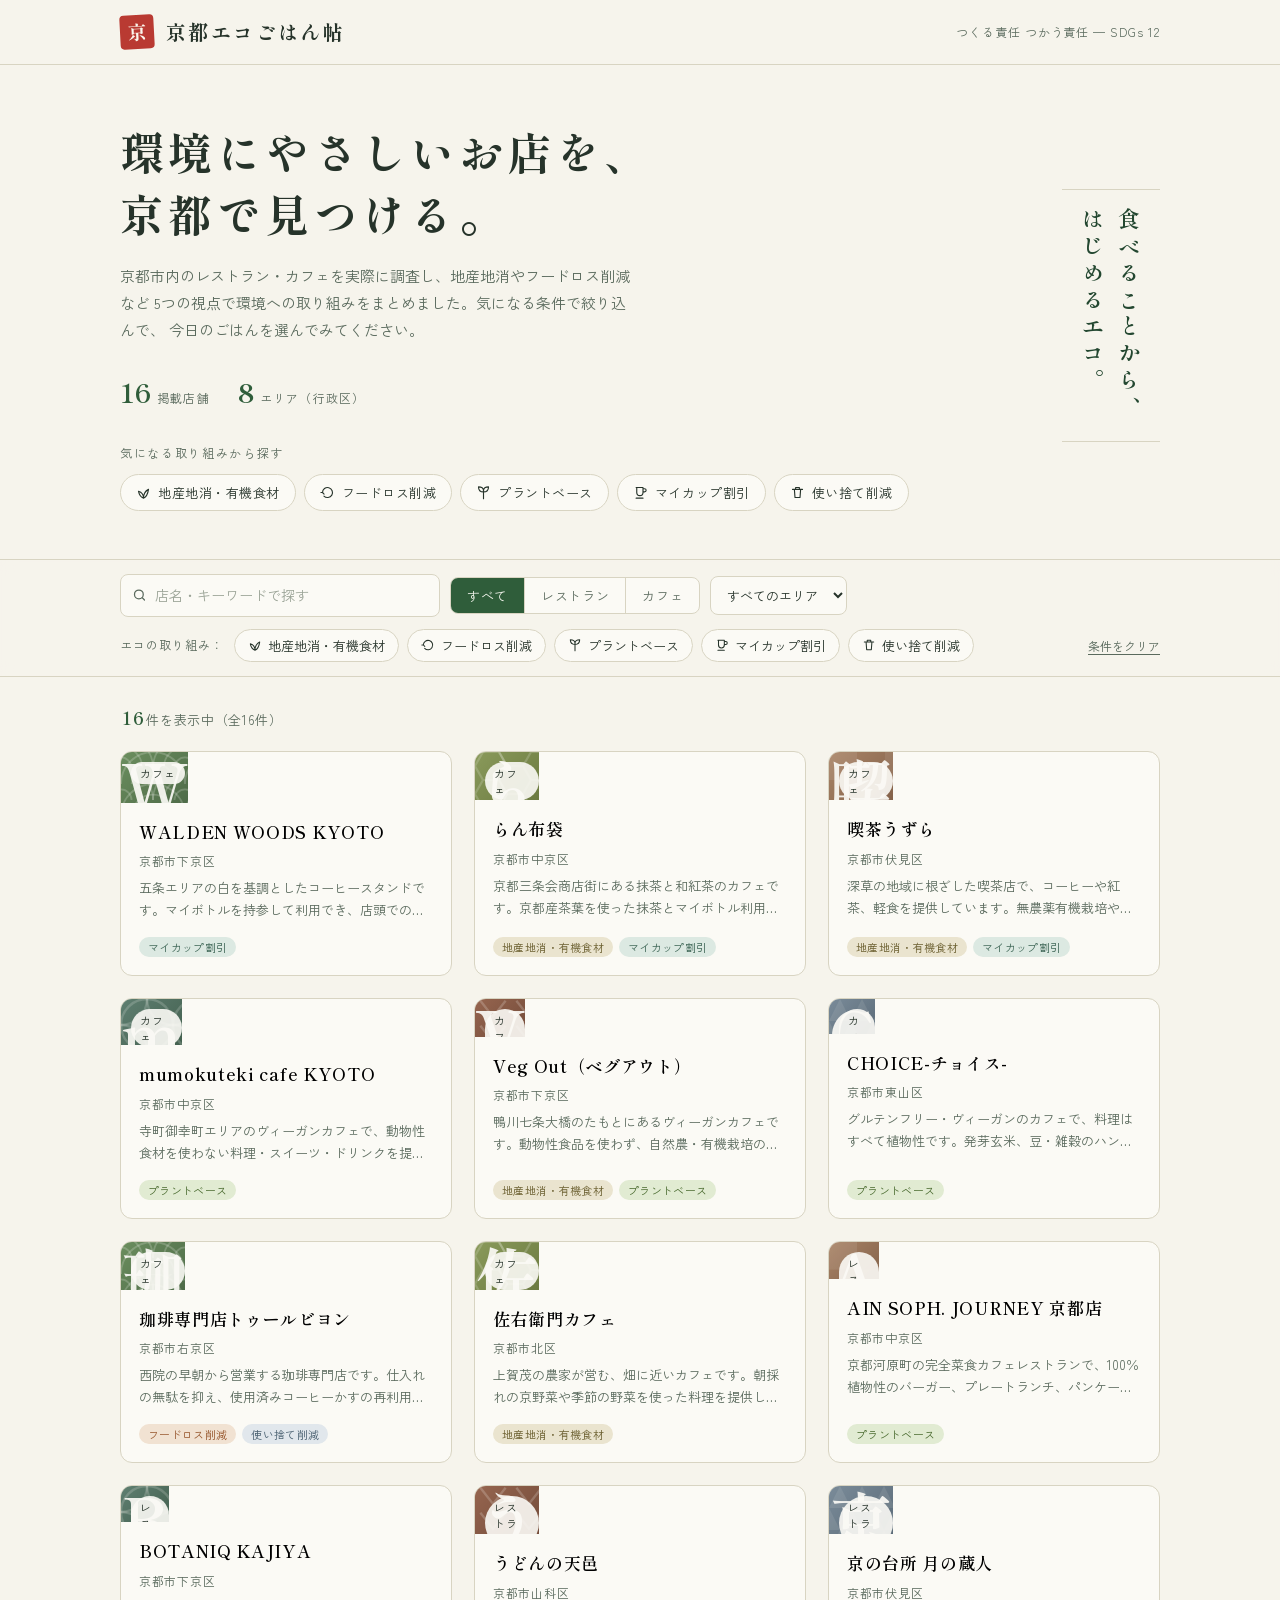
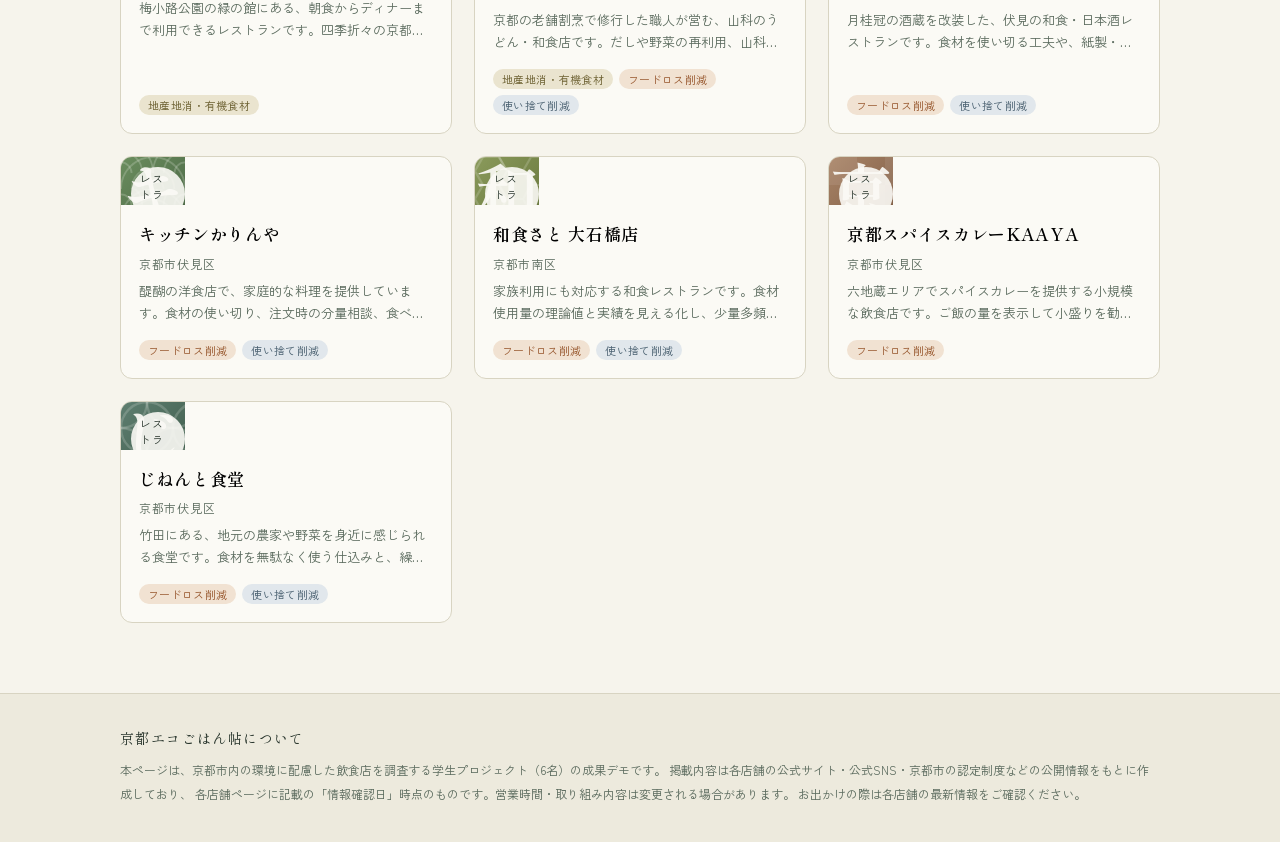
==== commit 4f53801c: "Add washi patterns, tag colors, motion, hero view buttons - Placeholder blocks now cycle six traditi" ====
--- a/index.html
+++ b/index.html
@@ -8,684 +8,7 @@
 <link rel="preconnect" href="https://fonts.googleapis.com">
 <link rel="preconnect" href="https://fonts.gstatic.com" crossorigin>
 <link href="https://fonts.googleapis.com/css2?family=Shippori+Mincho:wght@500;600;700&family=Zen+Kaku+Gothic+New:wght@400;500;700&display=swap" rel="stylesheet">
-<style>
-:root {
-  --paper: #F6F4EC;
-  --paper-2: #EDEADD;
-  --card: #FBFAF5;
-  --ink: #26332A;
-  --ink-soft: #5A6A5D;
-  --hairline: #D8D4C2;
-  --green-deep: #2F5D3A;
-  --green-dark: #234730;
-  --matcha: #7D9B69;
-  --matcha-pale: #E4EAD8;
-  --shu: #B93A32;
-  --shadow: 0 2px 6px rgba(38, 51, 42, .07), 0 12px 28px rgba(38, 51, 42, .07);
-  --font-display: "Shippori Mincho", "Yu Mincho", "Hiragino Mincho ProN", serif;
-  --font-body: "Zen Kaku Gothic New", "Hiragino Kaku Gothic ProN", "Yu Gothic", sans-serif;
-}
-
-* { margin: 0; padding: 0; box-sizing: border-box; }
-
-html { scroll-behavior: smooth; }
-@media (prefers-reduced-motion: reduce) {
-  html { scroll-behavior: auto; }
-  *, *::before, *::after { animation: none !important; transition: none !important; }
-}
-
-body {
-  font-family: var(--font-body);
-  background: var(--paper);
-  color: var(--ink);
-  font-size: 15px;
-  line-height: 1.8;
-}
-
-a { color: var(--green-deep); }
-a:hover { color: var(--shu); }
-
-button { font-family: inherit; cursor: pointer; }
-
-:focus-visible {
-  outline: 2px solid var(--green-deep);
-  outline-offset: 2px;
-}
-
-/* ---------- ヘッダー ---------- */
-.site-header {
-  border-bottom: 1px solid var(--hairline);
-  background: var(--paper);
-}
-
-.site-header-inner {
-  max-width: 1080px;
-  margin: 0 auto;
-  padding: 14px 20px;
-  display: flex;
-  align-items: center;
-  gap: 12px;
-}
-
-.site-title {
-  font-family: var(--font-display);
-  font-size: 20px;
-  font-weight: 700;
-  letter-spacing: .12em;
-}
-
-.hanko {
-  width: 34px;
-  height: 34px;
-  flex: none;
-  background: var(--shu);
-  color: #FBF6EC;
-  border-radius: 4px;
-  font-family: var(--font-display);
-  font-weight: 700;
-  font-size: 19px;
-  display: grid;
-  place-items: center;
-  transform: rotate(-3deg);
-  user-select: none;
-}
-
-.site-tag {
-  margin-left: auto;
-  font-size: 12px;
-  color: var(--ink-soft);
-  letter-spacing: .08em;
-}
-
-/* ---------- ヒーロー ---------- */
-.hero {
-  border-bottom: 1px solid var(--hairline);
-  background:
-    radial-gradient(1200px 400px at 85% -60%, var(--matcha-pale), transparent 70%),
-    var(--paper);
-}
-
-.hero-inner {
-  max-width: 1080px;
-  margin: 0 auto;
-  padding: 56px 20px 48px;
-  display: flex;
-  align-items: stretch;
-  gap: 48px;
-}
-
-.hero-main { flex: 1; }
-
-.hero h1 {
-  font-family: var(--font-display);
-  font-size: clamp(30px, 5vw, 44px);
-  font-weight: 700;
-  letter-spacing: .1em;
-  line-height: 1.4;
-  animation: rise .7s ease both;
-}
-
-.hero-lead {
-  margin-top: 18px;
-  max-width: 34em;
-  color: var(--ink-soft);
-  animation: rise .7s ease .12s both;
-}
-
-.hero-stats {
-  margin-top: 26px;
-  display: flex;
-  flex-wrap: wrap;
-  gap: 12px 28px;
-  animation: rise .7s ease .22s both;
-}
-
-.hero-stat {
-  display: flex;
-  align-items: baseline;
-  gap: 6px;
-  white-space: nowrap;
-}
-
-.hero-stat .num {
-  font-family: var(--font-display);
-  font-size: 26px;
-  font-weight: 700;
-  color: var(--green-deep);
-}
-
-.hero-stat .label {
-  font-size: 12px;
-  color: var(--ink-soft);
-  letter-spacing: .1em;
-}
-
-/* 縦書きの短冊 — このページの署名 */
-.tanzaku {
-  flex: none;
-  writing-mode: vertical-rl;
-  display: flex;
-  flex-direction: column;
-  gap: 14px;
-  font-family: var(--font-display);
-  font-size: clamp(18px, 2.4vw, 22px);
-  font-weight: 600;
-  letter-spacing: .22em;
-  line-height: 1;
-  padding: 18px 20px;
-  border-inline: 1px solid var(--hairline);
-  color: var(--green-dark);
-  align-self: center;
-  animation: rise .7s ease .3s both;
-}
-
-@keyframes rise {
-  from { opacity: 0; transform: translateY(10px); }
-  to { opacity: 1; transform: none; }
-}
-
-/* ---------- フィルター ---------- */
-.filters {
-  position: sticky;
-  top: 0;
-  z-index: 20;
-  background: rgba(246, 244, 236, .92);
-  backdrop-filter: blur(8px);
-  border-bottom: 1px solid var(--hairline);
-}
-
-.filters-inner {
-  max-width: 1080px;
-  margin: 0 auto;
-  padding: 14px 20px;
-  display: flex;
-  flex-direction: column;
-  gap: 12px;
-}
-
-.filters-row {
-  display: flex;
-  flex-wrap: wrap;
-  align-items: center;
-  gap: 10px;
-}
-
-.search-box {
-  position: relative;
-  flex: 1 1 200px;
-  max-width: 320px;
-}
-
-.search-box svg {
-  position: absolute;
-  left: 12px;
-  top: 50%;
-  transform: translateY(-50%);
-  width: 15px;
-  height: 15px;
-  stroke: var(--ink-soft);
-  pointer-events: none;
-}
-
-.search-box input {
-  width: 100%;
-  padding: 8px 12px 8px 34px;
-  font: inherit;
-  font-size: 14px;
-  color: var(--ink);
-  background: var(--card);
-  border: 1px solid var(--hairline);
-  border-radius: 8px;
-}
-
-.search-box input::placeholder { color: #9AA396; }
-
-.seg {
-  display: flex;
-  border: 1px solid var(--hairline);
-  border-radius: 8px;
-  overflow: hidden;
-  background: var(--card);
-}
-
-.seg button {
-  padding: 8px 16px;
-  font-size: 13px;
-  border: none;
-  background: transparent;
-  color: var(--ink-soft);
-  letter-spacing: .05em;
-}
-
-.seg button + button { border-left: 1px solid var(--hairline); }
-
-.seg button[aria-pressed="true"] {
-  background: var(--green-deep);
-  color: #F4F6EE;
-}
-
-select#areaSelect {
-  padding: 8px 12px;
-  font: inherit;
-  font-size: 13px;
-  color: var(--ink);
-  background: var(--card);
-  border: 1px solid var(--hairline);
-  border-radius: 8px;
-}
-
-.tag-chips {
-  display: flex;
-  flex-wrap: wrap;
-  gap: 8px;
-  align-items: center;
-}
-
-.tag-chips .chips-label {
-  font-size: 12px;
-  color: var(--ink-soft);
-  letter-spacing: .08em;
-  margin-right: 2px;
-}
-
-.chip {
-  display: inline-flex;
-  align-items: center;
-  gap: 6px;
-  padding: 6px 13px;
-  font-size: 13px;
-  border: 1px solid var(--hairline);
-  border-radius: 999px;
-  background: var(--card);
-  color: var(--ink);
-  transition: background .15s ease, color .15s ease, border-color .15s ease;
-}
-
-.chip svg { width: 14px; height: 14px; stroke: currentColor; flex: none; }
-
-.chip:hover { border-color: var(--matcha); }
-
-.chip[aria-pressed="true"] {
-  background: var(--green-deep);
-  border-color: var(--green-deep);
-  color: #F4F6EE;
-}
-
-.clear-btn {
-  margin-left: auto;
-  border: none;
-  background: none;
-  font-size: 12px;
-  color: var(--ink-soft);
-  text-decoration: underline;
-  text-underline-offset: 3px;
-}
-
-.clear-btn:hover { color: var(--shu); }
-
-/* ---------- 結果一覧 ---------- */
-.results {
-  max-width: 1080px;
-  margin: 0 auto;
-  padding: 26px 20px 70px;
-}
-
-.result-count {
-  font-size: 13px;
-  color: var(--ink-soft);
-  margin-bottom: 18px;
-  letter-spacing: .05em;
-}
-
-.result-count strong {
-  font-family: var(--font-display);
-  font-size: 17px;
-  color: var(--green-deep);
-  margin: 0 2px;
-}
-
-.card-grid {
-  display: grid;
-  grid-template-columns: repeat(auto-fill, minmax(270px, 1fr));
-  gap: 22px;
-}
-
-.card {
-  background: var(--card);
-  border: 1px solid var(--hairline);
-  border-radius: 12px;
-  overflow: hidden;
-  text-align: left;
-  padding: 0;
-  display: flex;
-  flex-direction: column;
-  transition: transform .18s ease, box-shadow .18s ease;
-}
-
-.card:hover {
-  transform: translateY(-3px);
-  box-shadow: var(--shadow);
-}
-
-.card-photo {
-  aspect-ratio: 4 / 3;
-  display: grid;
-  place-items: center;
-  position: relative;
-  overflow: hidden;
-}
-
-.card-photo img {
-  width: 100%;
-  height: 100%;
-  object-fit: cover;
-  display: block;
-}
-
-.card-photo .initial {
-  font-family: var(--font-display);
-  font-weight: 600;
-  font-size: 64px;
-  color: rgba(251, 250, 245, .92);
-  line-height: 1;
-}
-
-.card-photo .cat-badge {
-  position: absolute;
-  top: 10px;
-  left: 10px;
-  font-size: 11px;
-  letter-spacing: .1em;
-  padding: 3px 9px;
-  border-radius: 999px;
-  background: rgba(251, 250, 245, .9);
-  color: var(--ink);
-}
-
-.card-body {
-  padding: 16px 18px 18px;
-  display: flex;
-  flex-direction: column;
-  gap: 8px;
-  flex: 1;
-}
-
-.card-name {
-  font-family: var(--font-display);
-  font-size: 17px;
-  font-weight: 600;
-  letter-spacing: .04em;
-  line-height: 1.5;
-}
-
-.card-area {
-  font-size: 12px;
-  color: var(--ink-soft);
-  letter-spacing: .06em;
-}
-
-.card-desc {
-  font-size: 13px;
-  color: var(--ink-soft);
-  line-height: 1.7;
-  display: -webkit-box;
-  -webkit-line-clamp: 2;
-  -webkit-box-orient: vertical;
-  overflow: hidden;
-}
-
-.card-tags {
-  margin-top: auto;
-  padding-top: 8px;
-  display: flex;
-  flex-wrap: wrap;
-  gap: 6px;
-}
-
-.mini-tag {
-  font-size: 11px;
-  padding: 2px 9px;
-  border-radius: 999px;
-  background: var(--matcha-pale);
-  color: var(--green-dark);
-  letter-spacing: .03em;
-}
-
-/* ---------- 空表示 ---------- */
-.empty {
-  display: none;
-  text-align: center;
-  padding: 70px 20px;
-  color: var(--ink-soft);
-}
-
-.empty.show { display: block; }
-
-.empty .empty-mark {
-  font-family: var(--font-display);
-  font-size: 44px;
-  color: var(--hairline);
-  display: block;
-  margin-bottom: 14px;
-}
-
-.empty button {
-  margin-top: 16px;
-  padding: 9px 22px;
-  font-size: 13px;
-  border: 1px solid var(--green-deep);
-  border-radius: 999px;
-  background: none;
-  color: var(--green-deep);
-}
-
-.empty button:hover { background: var(--matcha-pale); }
-
-/* ---------- 詳細モーダル ---------- */
-.modal-backdrop {
-  position: fixed;
-  inset: 0;
-  z-index: 50;
-  background: rgba(38, 51, 42, .45);
-  display: none;
-  align-items: flex-start;
-  justify-content: center;
-  padding: 5vh 16px;
-  overflow-y: auto;
-}
-
-.modal-backdrop.open { display: flex; }
-
-.modal {
-  background: var(--card);
-  border-radius: 14px;
-  max-width: 680px;
-  width: 100%;
-  overflow: hidden;
-  animation: rise .25s ease both;
-}
-
-.modal-banner {
-  height: 120px;
-  position: relative;
-  display: grid;
-  place-items: center;
-}
-
-.modal-banner .initial {
-  font-family: var(--font-display);
-  font-weight: 600;
-  font-size: 52px;
-  color: rgba(251, 250, 245, .92);
-}
-
-.modal-close {
-  position: absolute;
-  top: 12px;
-  right: 12px;
-  width: 34px;
-  height: 34px;
-  border: none;
-  border-radius: 50%;
-  background: rgba(251, 250, 245, .9);
-  color: var(--ink);
-  font-size: 16px;
-  display: grid;
-  place-items: center;
-}
-
-.modal-content { padding: 24px 28px 30px; }
-
-.modal-head {
-  display: flex;
-  align-items: baseline;
-  flex-wrap: wrap;
-  gap: 10px;
-  padding-bottom: 14px;
-  border-bottom: 1px solid var(--hairline);
-}
-
-.modal-name {
-  font-family: var(--font-display);
-  font-size: 24px;
-  font-weight: 700;
-  letter-spacing: .05em;
-}
-
-.modal-meta {
-  font-size: 12px;
-  color: var(--ink-soft);
-  letter-spacing: .08em;
-}
-
-.modal-desc { margin: 16px 0 4px; font-size: 14px; }
-
-.info-grid {
-  margin-top: 14px;
-  display: grid;
-  grid-template-columns: max-content 1fr;
-  gap: 6px 18px;
-  font-size: 13px;
-}
-
-.info-grid dt {
-  color: var(--ink-soft);
-  letter-spacing: .1em;
-  white-space: nowrap;
-}
-
-.info-grid dd { overflow-wrap: anywhere; }
-
-.eco-section { margin-top: 22px; }
-
-.eco-section h3 {
-  font-family: var(--font-display);
-  font-size: 15px;
-  font-weight: 600;
-  letter-spacing: .12em;
-  color: var(--green-dark);
-  display: flex;
-  align-items: center;
-  gap: 10px;
-  margin-bottom: 12px;
-}
-
-.eco-section h3::after {
-  content: "";
-  flex: 1;
-  height: 1px;
-  background: var(--hairline);
-}
-
-.eco-item {
-  display: flex;
-  gap: 12px;
-  align-items: flex-start;
-  padding: 10px 0;
-}
-
-.eco-item + .eco-item { border-top: 1px dashed var(--hairline); }
-
-.eco-item .mini-tag { flex: none; margin-top: 3px; }
-
-.eco-item p { font-size: 13px; color: var(--ink); }
-
-.sources {
-  margin-top: 20px;
-  padding: 14px 16px;
-  background: var(--paper-2);
-  border-radius: 10px;
-  font-size: 12px;
-}
-
-.sources .sources-title {
-  color: var(--ink-soft);
-  letter-spacing: .1em;
-  margin-bottom: 6px;
-}
-
-.sources ul { list-style: none; }
-
-.sources li { overflow-wrap: anywhere; line-height: 1.9; }
-
-.sources .verified {
-  margin-top: 8px;
-  color: var(--ink-soft);
-}
-
-.modal-actions { margin-top: 20px; }
-
-.modal-actions a {
-  display: inline-block;
-  padding: 10px 26px;
-  font-size: 13px;
-  letter-spacing: .1em;
-  background: var(--green-deep);
-  color: #F4F6EE;
-  border-radius: 999px;
-  text-decoration: none;
-}
-
-.modal-actions a:hover { background: var(--green-dark); color: #F4F6EE; }
-
-/* ---------- フッター ---------- */
-.site-footer {
-  border-top: 1px solid var(--hairline);
-  background: var(--paper-2);
-}
-
-.site-footer-inner {
-  max-width: 1080px;
-  margin: 0 auto;
-  padding: 30px 20px 36px;
-  font-size: 12px;
-  color: var(--ink-soft);
-  line-height: 2;
-}
-
-.site-footer .foot-title {
-  font-family: var(--font-display);
-  font-size: 14px;
-  color: var(--ink);
-  letter-spacing: .1em;
-  margin-bottom: 6px;
-}
-
-/* ---------- レスポンシブ ---------- */
-@media (max-width: 720px) {
-  .site-title { white-space: nowrap; }
-  .site-tag { display: none; }
-  .filters { position: static; }
-  .hero-inner { padding: 36px 20px 32px; gap: 24px; }
-  .hero h1 { font-size: 26px; }
-  .tanzaku { display: none; }
-  .filters-inner { padding: 12px 16px; }
-  .search-box { max-width: none; }
-  .modal-content { padding: 20px 18px 24px; }
-  .info-grid { grid-template-columns: 1fr; gap: 2px; }
-  .info-grid dt { margin-top: 8px; }
-}
-</style>
+<link rel="stylesheet" href="css/style.css">
 </head>
 <body>
 
@@ -707,6 +30,8 @@
         今日のごはんを選んでみてください。
       </p>
       <div class="hero-stats" id="heroStats"></div>
+      <p class="views-label">気になる取り組みから探す</p>
+      <div class="hero-views" id="heroViews"></div>
     </div>
     <p class="tanzaku"><span>食べることから、</span><span>はじめるエコ。</span></p>
   </div>
@@ -769,603 +94,7 @@
   </div>
 </footer>
 
-<script>
-"use strict";
-
-/* ===== 店舗データ（stores.json より） ===== */
-const STORES = [
-  {
-    "id": "walden-woods-kyoto",
-    "name": "WALDEN WOODS KYOTO",
-    "category": "cafe",
-    "area": "下京区",
-    "address": "〒600-8194 京都市下京区栄町508-1（花屋町通り富小路西入る）",
-    "access": "地下鉄五条駅から徒歩6分、京阪清水五条駅から徒歩10分、JR京都駅から徒歩15分",
-    "hours": "8:00～18:00",
-    "holidays": "不定休（年末年始などは都度告知）",
-    "url": "https://www.walden-woods.com/",
-    "description": "五条エリアの白を基調としたコーヒースタンドです。マイボトルを持参して利用でき、店頭での洗浄にも対応しています。",
-    "eco_tags": [
-      { "tag": "my_cup", "detail": "マイボトル持参で50円引き、マイボトルの洗浄にも対応。" }
-    ],
-    "sources": [
-      "https://www.walden-woods.com/",
-      "https://kyoto-kogomi.net/mybottle/",
-      "https://kyoto-kogomi.net/wp-content/themes/main/mybottle/mybottle_shop.pdf"
-    ],
-    "last_verified": "2026-07-16"
-  },
-  {
-    "id": "ran-hotei",
-    "name": "らん布袋",
-    "category": "cafe",
-    "area": "中京区",
-    "address": "〒604-8374 京都市中京区上瓦町64 京都三条会商店街内",
-    "access": "地下鉄二条城前駅から徒歩5分、阪急大宮駅から徒歩5分、JR二条駅から徒歩15分",
-    "hours": "11:30～20:00（金曜日のみ23:00まで）",
-    "holidays": "木曜日",
-    "budget": "480～1,100円程度",
-    "url": "https://ranhotei.com/",
-    "description": "京都三条会商店街にある抹茶と和紅茶のカフェです。京都産茶葉を使った抹茶とマイボトル利用のサービスを通じて、地域の食材と繰り返し使える容器を取り入れています。",
-    "eco_tags": [
-      { "tag": "local_organic", "detail": "京都産茶葉100％のオリジナル抹茶を使用。" },
-      { "tag": "my_cup", "detail": "マイボトル持参で50円引き、マイボトルの洗浄にも対応。" }
-    ],
-    "sources": [
-      "https://ranhotei.com/access/",
-      "https://ranhotei.com/menu/",
-      "https://kyoto-kogomi.net/mybottle/",
-      "https://kyoto-kogomi.net/wp-content/themes/main/mybottle/mybottle_shop.pdf"
-    ],
-    "last_verified": "2026-07-16"
-  },
-  {
-    "id": "cafe-uzura",
-    "name": "喫茶うずら",
-    "category": "cafe",
-    "area": "伏見区",
-    "address": "京都市伏見区深草西浦町六丁目31番地 ぷらっつ・うずら一階",
-    "hours": "9:00～19:00",
-    "holidays": "日曜日・祝祭日",
-    "url": "https://www.cafe-uzura.info/",
-    "description": "深草の地域に根ざした喫茶店で、コーヒーや紅茶、軽食を提供しています。無農薬有機栽培やフェアトレードの食材を取り入れ、テイクアウトではマイボトルにも対応しています。",
-    "eco_tags": [
-      { "tag": "local_organic", "detail": "コーヒー豆に無農薬有機栽培・フェアトレード品、紅茶やカカオに無農薬栽培品を使用。" },
-      { "tag": "my_cup", "detail": "テイクアウトでマイボトル持参時は50円引き、マイボトルの洗浄にも対応。" }
-    ],
-    "sources": [
-      "https://www.cafe-uzura.info/",
-      "https://www.cafe-uzura.info/menu.html",
-      "https://www.cafe-uzura.info/access.html",
-      "https://kyoto-kogomi.net/mybottle/",
-      "https://kyoto-kogomi.net/wp-content/themes/main/mybottle/mybottle_shop.pdf"
-    ],
-    "last_verified": "2026-07-16"
-  },
-  {
-    "id": "mumokuteki-cafe-kyoto",
-    "name": "mumokuteki cafe KYOTO",
-    "category": "cafe",
-    "area": "中京区",
-    "address": "〒604-8061 京都市中京区式部町261 ヒューマンフォーラムビル2F",
-    "access": "京都市営地下鉄「京都市役所前」駅から徒歩5分、阪急「京都河原町」駅から徒歩5分",
-    "hours": "11:30～20:00（L.O.19:00）",
-    "holidays": "水曜日",
-    "url": "https://mumokuteki.com/cafe/restaurant/",
-    "description": "寺町御幸町エリアのヴィーガンカフェで、動物性食材を使わない料理・スイーツ・ドリンクを提供します。野菜、穀物、豆類を中心にしたメニューを楽しめます。",
-    "eco_tags": [
-      { "tag": "plant_based", "detail": "料理・スイーツ・ドリンクを動物性食材不使用で提供。" }
-    ],
-    "sources": [
-      "https://mumokuteki.com/cafe/restaurant/",
-      "https://mumokuteki.com/cafe/takeout/",
-      "https://mumokuteki.com/cafe/news/"
-    ],
-    "last_verified": "2026-07-16"
-  },
-  {
-    "id": "veg-out",
-    "name": "Veg Out（ベグアウト）",
-    "category": "cafe",
-    "area": "下京区",
-    "address": "〒600-8133 京都市下京区七条通加茂川筋西入ル稲荷町448 鴨川ビル1F",
-    "access": "京阪「七条」駅から徒歩2分、JR「京都」駅から徒歩10分",
-    "url": "https://tamisa-yoga.com/cafe/veg-out/index.html",
-    "description": "鴨川七条大橋のたもとにあるヴィーガンカフェです。動物性食品を使わず、自然農・有機栽培の野菜や穀物、京都近郊の旬の野菜を使った料理を提供しています。",
-    "eco_tags": [
-      { "tag": "local_organic", "detail": "自然農・有機栽培の野菜や穀物を中心に使用し、京都近郊で採れた旬の有機野菜も提供。" },
-      { "tag": "plant_based", "detail": "魚・肉・卵・乳製品などの動物性食品を一切使わず、ヴィーガン料理を提供。" }
-    ],
-    "sources": [
-      "https://tamisa-yoga.com/cafe/veg-out/index.html",
-      "https://tamisa-yoga.com/cafe/",
-      "https://kyo-kenko.city.kyoto.lg.jp/support/38557/",
-      "https://tabelog.com/kyoto/A2601/A260304/26026227/"
-    ],
-    "last_verified": "2026-07-16"
-  },
-  {
-    "id": "choice-kyoto",
-    "name": "CHOICE-チョイス-",
-    "category": "cafe",
-    "area": "東山区",
-    "address": "〒605-0009 京都府京都市東山区大橋町89-1 鈴木形成外科ビル1F",
-    "hours": "9:30～21:00（朝食9:30～11:00、ランチ11:00～15:00、カフェ15:00～17:00、ディナー17:00～20:00）",
-    "holidays": "水曜日",
-    "url": "https://hs-choice.com/",
-    "description": "グルテンフリー・ヴィーガンのカフェで、料理はすべて植物性です。発芽玄米、豆・雑穀のハンバーグ、ヴィーガンチーズなどを使い、朝食からディナーまで提供します。",
-    "eco_tags": [
-      { "tag": "plant_based", "detail": "料理はすべてグルテンフリー・ヴィーガンで、動物性食材を使用しない。" }
-    ],
-    "sources": [
-      "https://hs-choice.com/",
-      "https://hs-choice.com/meal/",
-      "https://hs-choice.com/store"
-    ],
-    "last_verified": "2026-07-16"
-  },
-  {
-    "id": "tourbillon-kyoto",
-    "name": "珈琲専門店トゥールビヨン",
-    "category": "cafe",
-    "area": "右京区",
-    "address": "〒615-0003 京都府京都市右京区西院西今田町12-18",
-    "hours": "6:30～18:00",
-    "holidays": "不定休",
-    "url": "https://tourbillon-kyoto.com/",
-    "description": "西院の早朝から営業する珈琲専門店です。仕入れの無駄を抑え、使用済みコーヒーかすの再利用やマイボトル利用の推奨にも取り組んでいます。",
-    "eco_tags": [
-      { "tag": "food_loss", "detail": "食品の無駄が出ないよう仕入れ、使用済みコーヒーかすを消臭剤として再利用。" },
-      { "tag": "less_disposable", "detail": "マイボトル利用を推奨し、使い捨て容器を使わない工夫を行っている。" }
-    ],
-    "sources": [
-      "https://tourbillon-kyoto.com/",
-      "https://food-zeroproject.city.kyoto.lg.jp/shoplist/4596.html"
-    ],
-    "last_verified": "2026-07-16"
-  },
-  {
-    "id": "saemon-cafe",
-    "name": "佐右衛門カフェ",
-    "category": "cafe",
-    "area": "北区",
-    "address": "京都市北区上賀茂柊谷町12",
-    "hours": "11:00～17:00",
-    "holidays": "月曜日・火曜日・第2日曜日",
-    "budget": "1,000～1,500円程度",
-    "url": "https://saemon-kyoto.com/cafe",
-    "description": "上賀茂の農家が営む、畑に近いカフェです。朝採れの京野菜や季節の野菜を使った料理を提供し、生産地との距離が近い食事を楽しめます。",
-    "eco_tags": [
-      { "tag": "local_organic", "detail": "農家カフェとして、畑から採った朝採れ野菜や京野菜を使ったメニューを提供。" }
-    ],
-    "sources": [
-      "https://saemon-kyoto.com/cafe",
-      "https://tabelog.com/kyoto/A2601/A260503/26030427/"
-    ],
-    "last_verified": "2026-07-16"
-  },
-  {
-    "id": "ain-soph-journey-kyoto",
-    "name": "AIN SOPH. JOURNEY 京都店",
-    "category": "restaurant",
-    "area": "中京区",
-    "address": "〒604-8042 京都府京都市中京区新京極通四条上ル中之町538-6",
-    "access": "阪急「京都河原町」駅9番出口から徒歩約2分、京阪「祇園四条」駅4番出口から徒歩約10分",
-    "hours": "通常11:30～16:00（L.O.15:00）、ディナー17:00～21:00（L.O.20:00・不定期）",
-    "holidays": "不定休",
-    "url": "https://www.ain-soph.jp/journey-kyoto",
-    "description": "京都河原町の完全菜食カフェレストランで、100％植物性のバーガー、プレートランチ、パンケーキなどを提供します。通常営業に加えて不定期のディナーもあります。",
-    "eco_tags": [
-      { "tag": "plant_based", "detail": "完全菜食（ヴィーガン）のカフェレストランで、100％植物性のメニューを提供。" }
-    ],
-    "sources": [
-      "https://www.ain-soph.jp/journey-kyoto",
-      "https://en.ain-soph.jp/journey-kyoto",
-      "https://www.ain-soph.jp/"
-    ],
-    "last_verified": "2026-07-16"
-  },
-  {
-    "id": "botaniq-kajiya",
-    "name": "BOTANIQ KAJIYA",
-    "category": "restaurant",
-    "area": "下京区",
-    "address": "京都府京都市下京区歓喜寺町56-3 梅小路公園 緑の館内",
-    "access": "JR梅小路京都西駅から徒歩約2分",
-    "hours": "9:00～22:00（平日）、8:00～22:00（土日祝）",
-    "holidays": "12月31日・1月1日",
-    "url": "https://www.kyoto-ga.jp/umekouji/shop/",
-    "description": "梅小路公園の緑の館にある、朝食からディナーまで利用できるレストランです。四季折々の京都産ブランド野菜を使った料理を提供しています。",
-    "eco_tags": [
-      { "tag": "local_organic", "detail": "四季折々の京都産ブランド野菜を使用。" }
-    ],
-    "sources": [
-      "https://www.kyoto-ga.jp/umekouji/shop/",
-      "https://prtimes.jp/main/html/rd/p/000000005.000145255.html"
-    ],
-    "last_verified": "2026-07-16"
-  },
-  {
-    "id": "udon-tenyu",
-    "name": "うどんの天邑",
-    "category": "restaurant",
-    "area": "山科区",
-    "address": "京都市山科区北花山大林町15-3",
-    "access": "京阪バス「上花山」停留所から徒歩10秒（「上花山久保町」から徒歩2分）",
-    "hours": "11:30～14:30（L.O.14:00）、17:30～21:00（L.O.20:40）",
-    "holidays": "月曜日",
-    "budget": "～2,000円",
-    "url": "https://yawaragi.hannnari.com/tenyu.html",
-    "description": "京都の老舗割烹で修行した職人が営む、山科のうどん・和食店です。だしや野菜の再利用、山科地域からの仕入れ、テイクアウト時の使い捨て削減を公式に明示しています。",
-    "eco_tags": [
-      { "tag": "local_organic", "detail": "可能な範囲で山科地域の商店や生産者から食材を仕入れている。" },
-      { "tag": "food_loss", "detail": "だし昆布を塩昆布として提供・販売し、削り節を魚粉としてまかないなどに再利用している。TABETEで賞味期限の近い商品を値引き販売している。" },
-      { "tag": "less_disposable", "detail": "テイクアウト時の容器・袋の持参を呼びかけ、バイオマスビニール袋と竹箸を使用している。" }
-    ],
-    "sources": [
-      "https://yawaragi.hannnari.com/tenyu.html",
-      "https://yawaragi.hannnari.com/tenyu-access.html",
-      "https://yawaragi.hannnari.com/food-menu.html",
-      "https://yawaragi.hannnari.com/tenyu-ethical.html",
-      "https://food-zeroproject.city.kyoto.lg.jp/shoplist/6190.html"
-    ],
-    "last_verified": "2026-07-16"
-  },
-  {
-    "id": "tsukinokurabito",
-    "name": "京の台所 月の蔵人",
-    "category": "restaurant",
-    "area": "伏見区",
-    "address": "京都市伏見区上油掛町185-1",
-    "access": "京阪本線「伏見桃山駅」から徒歩6分、近鉄京都線「桃山御陵前駅」から徒歩9分",
-    "hours": "11:00～15:00（L.O.14:30）、17:00～22:00（フードL.O.21:00、ドリンクL.O.21:30）",
-    "holidays": "元旦・大晦日",
-    "url": "https://www.tsukinokurabito.jp/",
-    "description": "月桂冠の酒蔵を改装した、伏見の和食・日本酒レストランです。食材を使い切る工夫や、紙製・プラスチック製の使い捨て容器を使わない取組が確認できます。",
-    "eco_tags": [
-      { "tag": "food_loss", "detail": "無駄の少ない仕入れ、魚のあら・骨や野菜の皮の活用、余った食材のまかない利用、食べ残しの持ち帰りを行っている。" },
-      { "tag": "less_disposable", "detail": "紙製・プラスチック製の使い捨て容器などを使わない工夫をしている。" }
-    ],
-    "sources": [
-      "https://www.tsukinokurabito.jp/",
-      "https://food-zeroproject.city.kyoto.lg.jp/shoplist/6110.html"
-    ],
-    "last_verified": "2026-07-16"
-  },
-  {
-    "id": "kitchen-karinya",
-    "name": "キッチンかりんや",
-    "category": "restaurant",
-    "area": "伏見区",
-    "address": "〒601-1353 京都府京都市伏見区醍醐御園尾町38-1",
-    "url": "https://x.com/karinyakarin",
-    "description": "醍醐の洋食店で、家庭的な料理を提供しています。食材の使い切り、注文時の分量相談、食べ残しの持ち帰り、繰り返し使える箸や使い捨て容器を使わない工夫を実施しています。",
-    "eco_tags": [
-      { "tag": "food_loss", "detail": "食品の無駄が出ないよう仕入れ、魚のあら・骨や野菜の皮の活用、余った食材のまかない利用、分量相談、要望時の持ち帰りを実施。" },
-      { "tag": "less_disposable", "detail": "間伐材使用の割り箸または繰り返し洗って使える箸を使用し、使い捨て容器を使わない工夫をしている。" }
-    ],
-    "sources": [
-      "https://food-zeroproject.city.kyoto.lg.jp/shoplist/3221.html",
-      "https://x.com/karinyakarin"
-    ],
-    "last_verified": "2026-07-16"
-  },
-  {
-    "id": "washoku-sato-oishibashi",
-    "name": "和食さと 大石橋店",
-    "category": "restaurant",
-    "area": "南区",
-    "address": "〒601-8015 京都府京都市南区東九条上御霊町1",
-    "hours": "10:00～24:00（店内L.O.23:30）",
-    "holidays": "年中無休",
-    "url": "https://store.srsholdings.com/sato/detail/0756911557/",
-    "description": "家族利用にも対応する和食レストランです。食材使用量の理論値と実績を見える化し、少量多頻度の仕込みやサイズ調整、持ち帰りで食品ロスを抑えています。",
-    "eco_tags": [
-      { "tag": "food_loss", "detail": "食材使用量の理論値と実績を見える化し、少量多頻度の仕込み、小盛り・S/M/L・ハーフサイズ、分量相談、持ち帰り用容器などを実施。" },
-      { "tag": "less_disposable", "detail": "間伐材使用の割り箸または繰り返し洗って使える箸を使用している。" }
-    ],
-    "sources": [
-      "https://store.srsholdings.com/sato/detail/0756911557/",
-      "https://food-zeroproject.city.kyoto.lg.jp/shoplist/210.html"
-    ],
-    "last_verified": "2026-07-16"
-  },
-  {
-    "id": "kyoto-spice-curry-kaaya",
-    "name": "京都スパイスカレーKAAYA",
-    "category": "restaurant",
-    "area": "伏見区",
-    "address": "京都市伏見区桃山町日向13-5",
-    "access": "地下鉄東西線・JR奈良線・京阪宇治線「六地蔵駅」",
-    "hours": "金曜日11:30～14:00（L.O.13:30）、18:00～20:30（L.O.20:00）／土・日・月曜日11:30～15:00（L.O.14:30）",
-    "holidays": "火・水・木曜日（臨時休業あり）",
-    "url": "https://kaaya.jp/",
-    "description": "六地蔵エリアでスパイスカレーを提供する小規模な飲食店です。ご飯の量を表示して小盛りを勧め、食べ残しの持ち帰りにも対応しています。",
-    "eco_tags": [
-      { "tag": "food_loss", "detail": "ご飯の量をグラム表示し、小盛りを勧めるほか、食べ残しの持ち帰りにも対応している。" }
-    ],
-    "sources": [
-      "https://kaaya.jp/",
-      "https://food-zeroproject.city.kyoto.lg.jp/shoplist/6132.html"
-    ],
-    "last_verified": "2026-07-16"
-  },
-  {
-    "id": "jinento-shokudo",
-    "name": "じねんと食堂",
-    "category": "restaurant",
-    "area": "伏見区",
-    "address": "〒612-8426 京都府京都市伏見区竹田青池町130",
-    "hours": "平日11:00～15:00（L.O.14:00）、土日祝11:00～15:00・17:00～22:00（L.O.21:00）",
-    "url": "https://jinento.com/",
-    "description": "竹田にある、地元の農家や野菜を身近に感じられる食堂です。食材を無駄なく使う仕込みと、繰り返し使える箸や使い捨て容器を減らす取組が確認できます。",
-    "eco_tags": [
-      { "tag": "food_loss", "detail": "食品の無駄が出ないよう仕入れ、魚のあら・骨や野菜の皮の活用、余った食材のまかない利用などを実施。" },
-      { "tag": "less_disposable", "detail": "繰り返し洗って使える箸を使用し、紙製・プラスチック製の使い捨て容器を使わない工夫をしている。" }
-    ],
-    "sources": [
-      "https://jinento.com/",
-      "https://food-zeroproject.city.kyoto.lg.jp/shoplist/2841.html"
-    ],
-    "last_verified": "2026-07-16"
-  }
-];
-
-/* ===== タグ定義 ===== */
-const TAGS = {
-  local_organic:   { label: "地産地消・有機食材", icon: "M12 21c0-6 2-11 8-14-1 7-3 12-8 14Zm0 0c0-5-1.5-9-8-11 1 6 3 9 8 11Z" },
-  food_loss:       { label: "フードロス削減",     icon: "M4 12a8 8 0 1 1 2.3 5.7M4 12H1.5M4 12l2.5 2.5" },
-  plant_based:     { label: "プラントベース",     icon: "M12 22V9m0 0C12 5 9 3 4 3c0 5 3 8 8 8m0-2c0-4 3-6 8-6 0 5-3 8-8 8" },
-  my_cup:          { label: "マイカップ割引",     icon: "M5 4h11v8a5 5 0 0 1-10 0V4Zm11 2h2.5a2.5 2.5 0 0 1 0 5H16M5 21h11" },
-  less_disposable: { label: "使い捨て削減",       icon: "M4 7h16M9 7V4h6v3m-8 0 1 13h8l1-13" }
-};
-
-const CATEGORY_LABEL = { restaurant: "レストラン", cafe: "カフェ" };
-
-/* 行政区の並び順（京都市11区の公式順） */
-const WARD_ORDER = ["北区", "上京区", "左京区", "中京区", "東山区", "山科区", "下京区", "南区", "右京区", "西京区", "伏見区"];
-
-/* プレースホルダー配色（自然の色を循環） */
-const PLACEHOLDER_TONES = [
-  ["#6B8E5E", "#4E6B48"],  /* 苔 */
-  ["#8A9A5B", "#6B7A40"],  /* 抹茶 */
-  ["#A98467", "#84624A"],  /* 土 */
-  ["#5F7F71", "#43604F"],  /* 青磁 */
-  ["#96654F", "#744C3A"],  /* 焙じ茶 */
-  ["#7A8B99", "#5B6B78"]   /* 藍鼠 */
-];
-
-/* ===== 状態 ===== */
-const state = { search: "", category: "all", area: "all", tags: new Set() };
-
-const $ = (sel) => document.querySelector(sel);
-const grid = $("#cardGrid");
-
-function escapeHtml(s) {
-  return String(s).replace(/[&<>"']/g, (c) => (
-    { "&": "&amp;", "<": "&lt;", ">": "&gt;", '"': "&quot;", "'": "&#39;" }[c]
-  ));
-}
-
-function toneFor(store) {
-  const idx = STORES.indexOf(store);
-  return PLACEHOLDER_TONES[idx % PLACEHOLDER_TONES.length];
-}
-
-function initialFor(store) {
-  return [...store.name][0];
-}
-
-function placeholderStyle(store) {
-  const [a, b] = toneFor(store);
-  return `background: linear-gradient(135deg, ${a}, ${b});`;
-}
-
-function tagIconSvg(tag) {
-  return `<svg viewBox="0 0 24 24" fill="none" stroke-width="1.8" stroke-linecap="round" stroke-linejoin="round" aria-hidden="true"><path d="${TAGS[tag].icon}"/></svg>`;
-}
-
-/* ===== フィルター UI 構築 ===== */
-function buildFilters() {
-  const chipsBox = $("#tagChips");
-  for (const [key, def] of Object.entries(TAGS)) {
-    const btn = document.createElement("button");
-    btn.type = "button";
-    btn.className = "chip";
-    btn.dataset.tag = key;
-    btn.setAttribute("aria-pressed", "false");
-    btn.innerHTML = `${tagIconSvg(key)}${escapeHtml(def.label)}`;
-    btn.addEventListener("click", () => {
-      if (state.tags.has(key)) state.tags.delete(key);
-      else state.tags.add(key);
-      btn.setAttribute("aria-pressed", state.tags.has(key) ? "true" : "false");
-      render();
-    });
-    chipsBox.appendChild(btn);
-  }
-
-  const areas = [...new Set(STORES.map((s) => s.area))]
-    .sort((a, b) => WARD_ORDER.indexOf(a) - WARD_ORDER.indexOf(b));
-  const select = $("#areaSelect");
-  for (const area of areas) {
-    const opt = document.createElement("option");
-    opt.value = area;
-    opt.textContent = area;
-    select.appendChild(opt);
-  }
-  select.addEventListener("change", () => { state.area = select.value; render(); });
-
-  $("#catSeg").addEventListener("click", (e) => {
-    const btn = e.target.closest("button[data-cat]");
-    if (!btn) return;
-    state.category = btn.dataset.cat;
-    for (const b of $("#catSeg").querySelectorAll("button")) {
-      b.setAttribute("aria-pressed", b === btn ? "true" : "false");
-    }
-    render();
-  });
-
-  $("#searchInput").addEventListener("input", (e) => {
-    state.search = e.target.value.trim().toLowerCase();
-    render();
-  });
-
-  $("#clearBtn").addEventListener("click", clearFilters);
-  $("#emptyResetBtn").addEventListener("click", clearFilters);
-}
-
-function clearFilters() {
-  state.search = "";
-  state.category = "all";
-  state.area = "all";
-  state.tags.clear();
-  $("#searchInput").value = "";
-  $("#areaSelect").value = "all";
-  for (const b of $("#catSeg").querySelectorAll("button")) {
-    b.setAttribute("aria-pressed", b.dataset.cat === "all" ? "true" : "false");
-  }
-  for (const b of $("#tagChips").querySelectorAll(".chip")) {
-    b.setAttribute("aria-pressed", "false");
-  }
-  render();
-}
-
-/* ===== 絞り込み ===== */
-function filteredStores() {
-  return STORES.filter((s) => {
-    if (state.category !== "all" && s.category !== state.category) return false;
-    if (state.area !== "all" && s.area !== state.area) return false;
-    if (state.tags.size > 0) {
-      const has = new Set(s.eco_tags.map((t) => t.tag));
-      for (const t of state.tags) if (!has.has(t)) return false;
-    }
-    if (state.search) {
-      const haystack = `${s.name} ${s.description} ${s.area}`.toLowerCase();
-      if (!haystack.includes(state.search)) return false;
-    }
-    return true;
-  });
-}
-
-/* ===== 一覧描画 ===== */
-function render() {
-  const list = filteredStores();
-  $("#resultCount").innerHTML =
-    `<strong>${list.length}</strong>件を表示中（全${STORES.length}件）`;
-  $("#emptyState").classList.toggle("show", list.length === 0);
-
-  grid.innerHTML = "";
-  for (const store of list) {
-    const card = document.createElement("button");
-    card.type = "button";
-    card.className = "card";
-    card.setAttribute("aria-haspopup", "dialog");
-    card.setAttribute("aria-label", `${store.name}の詳細を見る`);
-
-    const photo = store.photo
-      ? `<img src="${escapeHtml(store.photo)}" alt="${escapeHtml(store.name)}の写真">`
-      : `<span class="initial">${escapeHtml(initialFor(store))}</span>`;
-
-    card.innerHTML = `
-      <div class="card-photo" style="${store.photo ? "" : placeholderStyle(store)}">
-        ${photo}
-        <span class="cat-badge">${CATEGORY_LABEL[store.category]}</span>
-      </div>
-      <div class="card-body">
-        <span class="card-name">${escapeHtml(store.name)}</span>
-        <span class="card-area">京都市${escapeHtml(store.area)}</span>
-        <p class="card-desc">${escapeHtml(store.description)}</p>
-        <div class="card-tags">
-          ${store.eco_tags.map((t) => `<span class="mini-tag">${escapeHtml(TAGS[t.tag].label)}</span>`).join("")}
-        </div>
-      </div>`;
-    card.addEventListener("click", () => openModal(store));
-    grid.appendChild(card);
-  }
-}
-
-/* ===== 詳細モーダル ===== */
-const backdrop = $("#modalBackdrop");
-let lastFocused = null;
-
-function openModal(store) {
-  lastFocused = document.activeElement;
-
-  const banner = $("#modalBanner");
-  banner.style.cssText = placeholderStyle(store);
-  $("#modalInitial").textContent = initialFor(store);
-
-  const rows = [
-    ["住所", store.address],
-    ["アクセス", store.access],
-    ["営業時間", store.hours],
-    ["定休日", store.holidays],
-    ["予算目安", store.budget]
-  ].filter(([, v]) => v);
-
-  $("#modalContent").innerHTML = `
-    <div class="modal-head">
-      <h2 class="modal-name" id="modalName">${escapeHtml(store.name)}</h2>
-      <span class="modal-meta">${CATEGORY_LABEL[store.category]} ／ 京都市${escapeHtml(store.area)}</span>
-    </div>
-    <p class="modal-desc">${escapeHtml(store.description)}</p>
-    <dl class="info-grid">
-      ${rows.map(([k, v]) => `<dt>${k}</dt><dd>${escapeHtml(v)}</dd>`).join("")}
-    </dl>
-    <section class="eco-section">
-      <h3>環境への取り組み</h3>
-      ${store.eco_tags.map((t) => `
-        <div class="eco-item">
-          <span class="mini-tag">${escapeHtml(TAGS[t.tag].label)}</span>
-          <p>${escapeHtml(t.detail)}</p>
-        </div>`).join("")}
-    </section>
-    <div class="sources">
-      <p class="sources-title">情報の出典</p>
-      <ul>
-        ${store.sources.map((u) => `<li><a href="${escapeHtml(u)}" target="_blank" rel="noopener noreferrer">${escapeHtml(u)}</a></li>`).join("")}
-      </ul>
-      <p class="verified">情報確認日：${escapeHtml(store.last_verified)}</p>
-    </div>
-    ${store.url ? `
-    <div class="modal-actions">
-      <a href="${escapeHtml(store.url)}" target="_blank" rel="noopener noreferrer">公式サイトを見る</a>
-    </div>` : ""}`;
-
-  backdrop.classList.add("open");
-  document.body.style.overflow = "hidden";
-  $("#modalClose").focus();
-}
-
-function closeModal() {
-  backdrop.classList.remove("open");
-  document.body.style.overflow = "";
-  if (lastFocused) lastFocused.focus();
-}
-
-$("#modalClose").addEventListener("click", closeModal);
-backdrop.addEventListener("click", (e) => { if (e.target === backdrop) closeModal(); });
-document.addEventListener("keydown", (e) => {
-  if (e.key === "Escape" && backdrop.classList.contains("open")) closeModal();
-});
-
-/* ===== ヒーロー統計 ===== */
-function buildHeroStats() {
-  const areas = new Set(STORES.map((s) => s.area)).size;
-  $("#heroStats").innerHTML = [
-    [STORES.length, "掲載店舗"],
-    [areas, "エリア（行政区）"],
-    [Object.keys(TAGS).length, "エコの視点"]
-  ].map(([n, l]) => `
-    <div class="hero-stat">
-      <span class="num">${n}</span>
-      <span class="label">${l}</span>
-    </div>`).join("");
-}
-
-buildFilters();
-buildHeroStats();
-render();
-</script>
+<script src="data/stores.js"></script>
+<script src="js/app.js"></script>
 </body>
 </html>
--- a/css/style.css
+++ b/css/style.css
@@ -0,0 +1,814 @@
+:root {
+  --paper: #F6F4EC;
+  --paper-2: #EDEADD;
+  --card: #FBFAF5;
+  --ink: #26332A;
+  --ink-soft: #5A6A5D;
+  --hairline: #D8D4C2;
+  --green-deep: #2F5D3A;
+  --green-dark: #234730;
+  --matcha: #7D9B69;
+  --matcha-pale: #E4EAD8;
+  --shu: #B93A32;
+  --shadow: 0 2px 6px rgba(38, 51, 42, .07), 0 12px 28px rgba(38, 51, 42, .07);
+  --font-display: "Shippori Mincho", "Yu Mincho", "Hiragino Mincho ProN", serif;
+  --font-body: "Zen Kaku Gothic New", "Hiragino Kaku Gothic ProN", "Yu Gothic", sans-serif;
+}
+
+* { margin: 0; padding: 0; box-sizing: border-box; }
+
+html { scroll-behavior: smooth; }
+@media (prefers-reduced-motion: reduce) {
+  html { scroll-behavior: auto; }
+  *, *::before, *::after { animation: none !important; transition: none !important; }
+}
+
+body {
+  font-family: var(--font-body);
+  background: var(--paper);
+  color: var(--ink);
+  font-size: 15px;
+  line-height: 1.8;
+}
+
+a { color: var(--green-deep); }
+a:hover { color: var(--shu); }
+
+button { font-family: inherit; cursor: pointer; }
+
+:focus-visible {
+  outline: 2px solid var(--green-deep);
+  outline-offset: 2px;
+}
+
+/* ---------- ヘッダー ---------- */
+.site-header {
+  border-bottom: 1px solid var(--hairline);
+  background: var(--paper);
+}
+
+.site-header-inner {
+  max-width: 1080px;
+  margin: 0 auto;
+  padding: 14px 20px;
+  display: flex;
+  align-items: center;
+  gap: 12px;
+}
+
+.site-title {
+  font-family: var(--font-display);
+  font-size: 20px;
+  font-weight: 700;
+  letter-spacing: .12em;
+}
+
+.hanko {
+  width: 34px;
+  height: 34px;
+  flex: none;
+  background: var(--shu);
+  color: #FBF6EC;
+  border-radius: 4px;
+  font-family: var(--font-display);
+  font-weight: 700;
+  font-size: 19px;
+  display: grid;
+  place-items: center;
+  transform: rotate(-3deg);
+  user-select: none;
+}
+
+.site-tag {
+  margin-left: auto;
+  font-size: 12px;
+  color: var(--ink-soft);
+  letter-spacing: .08em;
+}
+
+/* ---------- ヒーロー ---------- */
+.hero {
+  border-bottom: 1px solid var(--hairline);
+  background:
+    radial-gradient(1200px 400px at 85% -60%, var(--matcha-pale), transparent 70%),
+    var(--paper);
+}
+
+.hero-inner {
+  max-width: 1080px;
+  margin: 0 auto;
+  padding: 56px 20px 48px;
+  display: flex;
+  align-items: stretch;
+  gap: 48px;
+}
+
+.hero-main { flex: 1; }
+
+.hero h1 {
+  font-family: var(--font-display);
+  font-size: clamp(30px, 5vw, 44px);
+  font-weight: 700;
+  letter-spacing: .1em;
+  line-height: 1.4;
+  animation: rise .7s ease both;
+}
+
+.hero-lead {
+  margin-top: 18px;
+  max-width: 34em;
+  color: var(--ink-soft);
+  animation: rise .7s ease .12s both;
+}
+
+.hero-stats {
+  margin-top: 26px;
+  display: flex;
+  flex-wrap: wrap;
+  gap: 12px 28px;
+  animation: rise .7s ease .22s both;
+}
+
+.hero-stat {
+  display: flex;
+  align-items: baseline;
+  gap: 6px;
+  white-space: nowrap;
+}
+
+.hero-stat .num {
+  font-family: var(--font-display);
+  font-size: 26px;
+  font-weight: 700;
+  color: var(--green-deep);
+}
+
+.hero-stat .label {
+  font-size: 12px;
+  color: var(--ink-soft);
+  letter-spacing: .1em;
+}
+
+/* 5つのエコの視点 — ヒーローから直接絞り込める入口 */
+.views-label {
+  margin-top: 26px;
+  font-size: 12px;
+  color: var(--ink-soft);
+  letter-spacing: .14em;
+  animation: rise .7s ease .28s both;
+}
+
+.hero-views {
+  margin-top: 10px;
+  display: flex;
+  flex-wrap: wrap;
+  gap: 8px;
+  animation: rise .7s ease .34s both;
+}
+
+.view-btn {
+  display: inline-flex;
+  align-items: center;
+  gap: 7px;
+  padding: 8px 15px;
+  font-size: 13px;
+  letter-spacing: .04em;
+  border: 1px solid var(--hairline);
+  border-radius: 999px;
+  background: var(--card);
+  color: var(--ink);
+  transition: background .15s ease, color .15s ease, border-color .15s ease;
+}
+
+.view-btn svg { width: 15px; height: 15px; stroke: currentColor; flex: none; }
+
+.view-btn:hover { border-color: var(--matcha); }
+
+.view-btn[aria-pressed="true"] {
+  background: var(--green-deep);
+  border-color: var(--green-deep);
+  color: #F4F6EE;
+}
+
+/* 縦書きの短冊 — このページの署名 */
+.tanzaku {
+  flex: none;
+  writing-mode: vertical-rl;
+  display: flex;
+  flex-direction: column;
+  gap: 14px;
+  font-family: var(--font-display);
+  font-size: clamp(18px, 2.4vw, 22px);
+  font-weight: 600;
+  letter-spacing: .22em;
+  line-height: 1;
+  padding: 18px 20px;
+  border-inline: 1px solid var(--hairline);
+  color: var(--green-dark);
+  align-self: center;
+  animation: rise .7s ease .3s both;
+}
+
+@keyframes rise {
+  from { opacity: 0; transform: translateY(10px); }
+  to { opacity: 1; transform: none; }
+}
+
+/* ---------- フィルター ---------- */
+.filters {
+  position: sticky;
+  top: 0;
+  z-index: 20;
+  background: rgba(246, 244, 236, .92);
+  backdrop-filter: blur(8px);
+  border-bottom: 1px solid var(--hairline);
+}
+
+.filters-inner {
+  max-width: 1080px;
+  margin: 0 auto;
+  padding: 14px 20px;
+  display: flex;
+  flex-direction: column;
+  gap: 12px;
+}
+
+.filters-row {
+  display: flex;
+  flex-wrap: wrap;
+  align-items: center;
+  gap: 10px;
+}
+
+.search-box {
+  position: relative;
+  flex: 1 1 200px;
+  max-width: 320px;
+}
+
+.search-box svg {
+  position: absolute;
+  left: 12px;
+  top: 50%;
+  transform: translateY(-50%);
+  width: 15px;
+  height: 15px;
+  stroke: var(--ink-soft);
+  pointer-events: none;
+}
+
+.search-box input {
+  width: 100%;
+  padding: 8px 12px 8px 34px;
+  font: inherit;
+  font-size: 14px;
+  color: var(--ink);
+  background: var(--card);
+  border: 1px solid var(--hairline);
+  border-radius: 8px;
+}
+
+.search-box input::placeholder { color: #9AA396; }
+
+.seg {
+  display: flex;
+  border: 1px solid var(--hairline);
+  border-radius: 8px;
+  overflow: hidden;
+  background: var(--card);
+}
+
+.seg button {
+  padding: 8px 16px;
+  font-size: 13px;
+  border: none;
+  background: transparent;
+  color: var(--ink-soft);
+  letter-spacing: .05em;
+}
+
+.seg button + button { border-left: 1px solid var(--hairline); }
+
+.seg button[aria-pressed="true"] {
+  background: var(--green-deep);
+  color: #F4F6EE;
+}
+
+select#areaSelect {
+  padding: 8px 12px;
+  font: inherit;
+  font-size: 13px;
+  color: var(--ink);
+  background: var(--card);
+  border: 1px solid var(--hairline);
+  border-radius: 8px;
+}
+
+.tag-chips {
+  display: flex;
+  flex-wrap: wrap;
+  gap: 8px;
+  align-items: center;
+}
+
+.tag-chips .chips-label {
+  font-size: 12px;
+  color: var(--ink-soft);
+  letter-spacing: .08em;
+  margin-right: 2px;
+}
+
+.chip {
+  display: inline-flex;
+  align-items: center;
+  gap: 6px;
+  padding: 6px 13px;
+  font-size: 13px;
+  border: 1px solid var(--hairline);
+  border-radius: 999px;
+  background: var(--card);
+  color: var(--ink);
+  transition: background .15s ease, color .15s ease, border-color .15s ease;
+}
+
+.chip svg { width: 14px; height: 14px; stroke: currentColor; flex: none; }
+
+.chip:hover { border-color: var(--matcha); }
+
+.chip[aria-pressed="true"] {
+  background: var(--green-deep);
+  border-color: var(--green-deep);
+  color: #F4F6EE;
+}
+
+.clear-btn {
+  margin-left: auto;
+  border: none;
+  background: none;
+  font-size: 12px;
+  color: var(--ink-soft);
+  text-decoration: underline;
+  text-underline-offset: 3px;
+}
+
+.clear-btn:hover { color: var(--shu); }
+
+/* ---------- 結果一覧 ---------- */
+.results {
+  max-width: 1080px;
+  margin: 0 auto;
+  padding: 26px 20px 70px;
+}
+
+.result-count {
+  font-size: 13px;
+  color: var(--ink-soft);
+  margin-bottom: 18px;
+  letter-spacing: .05em;
+}
+
+.result-count strong {
+  font-family: var(--font-display);
+  font-size: 17px;
+  color: var(--green-deep);
+  margin: 0 2px;
+}
+
+.card-grid {
+  display: grid;
+  grid-template-columns: repeat(auto-fill, minmax(270px, 1fr));
+  gap: 22px;
+}
+
+.card {
+  background: var(--card);
+  border: 1px solid var(--hairline);
+  border-radius: 12px;
+  overflow: hidden;
+  text-align: left;
+  padding: 0;
+  display: flex;
+  flex-direction: column;
+  transition: transform .18s ease, box-shadow .18s ease;
+  /* 絞り込みのたびに軽く立ち上がる（delay は JS が段差をつける） */
+  animation: cardIn .4s ease backwards;
+}
+
+@keyframes cardIn {
+  from { opacity: 0; transform: translateY(8px); }
+  to { opacity: 1; transform: none; }
+}
+
+.card:hover {
+  transform: translateY(-3px);
+  box-shadow: var(--shadow);
+}
+
+.card-photo {
+  aspect-ratio: 4 / 3;
+  display: grid;
+  place-items: center;
+  position: relative;
+  overflow: hidden;
+}
+
+.card-photo img {
+  width: 100%;
+  height: 100%;
+  object-fit: cover;
+  display: block;
+}
+
+.card-photo img,
+.card-photo .initial {
+  transition: transform .35s ease;
+}
+
+.card:hover .card-photo img,
+.card:hover .card-photo .initial {
+  transform: scale(1.06);
+}
+
+.card-photo .initial {
+  font-family: var(--font-display);
+  font-weight: 600;
+  font-size: 64px;
+  color: rgba(251, 250, 245, .92);
+  line-height: 1;
+}
+
+/* ---------- 和紋プレースホルダー ----------
+ * 写真が用意されるまでの区画。6種の伝統文様 × 自然の色調を
+ * 店舗ごとに循環させる（JS が .washi-0〜5 を付与する）。
+ * 文様は data URI のインライン SVG（外部依存なし）。 */
+.washi-0 {
+  /* 苔 × 青海波 */
+  background-color: #6B8E5E;
+  background-image:
+    url("data:image/svg+xml,<svg xmlns='http://www.w3.org/2000/svg' width='40' height='20'><g fill='none' stroke='%23FBFAF5' stroke-opacity='.2' stroke-width='1.1'><path d='M0 20a20 20 0 0 1 40 0'/><path d='M6.7 20a13.3 13.3 0 0 1 26.6 0'/><path d='M13.4 20a6.6 6.6 0 0 1 13.2 0'/><path d='M-20 10a20 20 0 0 1 40 0'/><path d='M-13.3 10a13.3 13.3 0 0 1 26.6 0'/><path d='M-6.6 10a6.6 6.6 0 0 1 13.2 0'/><path d='M20 10a20 20 0 0 1 40 0'/><path d='M26.7 10a13.3 13.3 0 0 1 26.6 0'/><path d='M33.4 10a6.6 6.6 0 0 1 13.2 0'/></g></svg>"),
+    linear-gradient(135deg, #6B8E5E, #4E6B48);
+  background-size: 64px 32px, cover;
+}
+
+.washi-1 {
+  /* 抹茶 × 亀甲 */
+  background-color: #8A9A5B;
+  background-image:
+    url("data:image/svg+xml,<svg xmlns='http://www.w3.org/2000/svg' width='24' height='14'><g fill='none' stroke='%23FBFAF5' stroke-opacity='.18' stroke-width='1.1'><path d='M4 0h8l4 7-4 7H4L0 7Z'/><path d='M16 7h8'/><path d='M12 0l4 7'/><path d='M12 14l4-7'/></g></svg>"),
+    linear-gradient(135deg, #8A9A5B, #6B7A40);
+  background-size: 48px 28px, cover;
+}
+
+.washi-2 {
+  /* 土 × 市松 */
+  background-color: #A98467;
+  background-image:
+    url("data:image/svg+xml,<svg xmlns='http://www.w3.org/2000/svg' width='24' height='24'><g fill='%23FBFAF5' fill-opacity='.08'><rect width='12' height='12'/><rect x='12' y='12' width='12' height='12'/></g></svg>"),
+    linear-gradient(135deg, #A98467, #84624A);
+  background-size: 56px 56px, cover;
+}
+
+.washi-3 {
+  /* 青磁 × 七宝 */
+  background-color: #5F7F71;
+  background-image:
+    url("data:image/svg+xml,<svg xmlns='http://www.w3.org/2000/svg' width='24' height='24'><g fill='none' stroke='%23FBFAF5' stroke-opacity='.18' stroke-width='1.1'><circle cx='0' cy='0' r='12'/><circle cx='24' cy='0' r='12'/><circle cx='0' cy='24' r='12'/><circle cx='24' cy='24' r='12'/><circle cx='12' cy='12' r='12'/></g></svg>"),
+    linear-gradient(135deg, #5F7F71, #43604F);
+  background-size: 52px 52px, cover;
+}
+
+.washi-4 {
+  /* 焙じ茶 × 矢絣 */
+  background-color: #96654F;
+  background-image:
+    url("data:image/svg+xml,<svg xmlns='http://www.w3.org/2000/svg' width='20' height='28'><g fill='none' stroke='%23FBFAF5' stroke-opacity='.2' stroke-width='1.3'><path d='M3 1l7 9 7-9'/><path d='M3 15l7 9 7-9'/></g></svg>"),
+    linear-gradient(135deg, #96654F, #744C3A);
+  background-size: 36px 50px, cover;
+}
+
+.washi-5 {
+  /* 藍鼠 × 鱗 */
+  background-color: #7A8B99;
+  background-image:
+    url("data:image/svg+xml,<svg xmlns='http://www.w3.org/2000/svg' width='24' height='24'><g fill='%23FBFAF5' fill-opacity='.09'><path d='M0 12L6 0l6 12Z'/><path d='M12 12l6-12 6 12Z'/><path d='M-6 24L0 12l6 12Z'/><path d='M6 24l6-12 6 12Z'/><path d='M18 24l6-12 6 12Z'/></g></svg>"),
+    linear-gradient(135deg, #7A8B99, #5B6B78);
+  background-size: 44px 44px, cover;
+}
+
+.card-photo .cat-badge {
+  position: absolute;
+  top: 10px;
+  left: 10px;
+  font-size: 11px;
+  letter-spacing: .1em;
+  padding: 3px 9px;
+  border-radius: 999px;
+  background: rgba(251, 250, 245, .9);
+  color: var(--ink);
+}
+
+.card-body {
+  padding: 16px 18px 18px;
+  display: flex;
+  flex-direction: column;
+  gap: 8px;
+  flex: 1;
+}
+
+.card-name {
+  font-family: var(--font-display);
+  font-size: 17px;
+  font-weight: 600;
+  letter-spacing: .04em;
+  line-height: 1.5;
+}
+
+.card-area {
+  font-size: 12px;
+  color: var(--ink-soft);
+  letter-spacing: .06em;
+}
+
+.card-desc {
+  font-size: 13px;
+  color: var(--ink-soft);
+  line-height: 1.7;
+  display: -webkit-box;
+  -webkit-line-clamp: 2;
+  -webkit-box-orient: vertical;
+  overflow: hidden;
+}
+
+.card-tags {
+  margin-top: auto;
+  padding-top: 8px;
+  display: flex;
+  flex-wrap: wrap;
+  gap: 6px;
+}
+
+.mini-tag {
+  font-size: 11px;
+  padding: 2px 9px;
+  border-radius: 999px;
+  background: var(--matcha-pale);
+  color: var(--green-dark);
+  letter-spacing: .03em;
+}
+
+/* タグごとの低彩度カラー（自然の素材に寄せる） */
+.mini-tag.t-local_organic  { background: #EAE4CF; color: #6B5F30; }  /* 畑の土・実り */
+.mini-tag.t-food_loss      { background: #F1E2D2; color: #96552B; }  /* 柿渋 */
+.mini-tag.t-plant_based    { background: #E1EBD2; color: #47682C; }  /* 若葉 */
+.mini-tag.t-my_cup         { background: #DCE9E2; color: #3D6555; }  /* 青磁 */
+.mini-tag.t-less_disposable{ background: #E1E7EC; color: #475E6E; }  /* 藍鼠 */
+
+/* ---------- 空表示 ---------- */
+.empty {
+  display: none;
+  text-align: center;
+  padding: 70px 20px;
+  color: var(--ink-soft);
+}
+
+.empty.show { display: block; }
+
+.empty .empty-mark {
+  font-family: var(--font-display);
+  font-size: 44px;
+  color: var(--hairline);
+  display: block;
+  margin-bottom: 14px;
+}
+
+.empty button {
+  margin-top: 16px;
+  padding: 9px 22px;
+  font-size: 13px;
+  border: 1px solid var(--green-deep);
+  border-radius: 999px;
+  background: none;
+  color: var(--green-deep);
+}
+
+.empty button:hover { background: var(--matcha-pale); }
+
+/* ---------- 詳細モーダル ---------- */
+.modal-backdrop {
+  position: fixed;
+  inset: 0;
+  z-index: 50;
+  background: rgba(38, 51, 42, .45);
+  display: none;
+  align-items: flex-start;
+  justify-content: center;
+  padding: 5vh 16px;
+  overflow-y: auto;
+}
+
+.modal-backdrop.open { display: flex; }
+
+.modal {
+  background: var(--card);
+  border-radius: 14px;
+  max-width: 680px;
+  width: 100%;
+  overflow: hidden;
+  animation: rise .25s ease both;
+}
+
+.modal-banner {
+  height: 120px;
+  position: relative;
+  display: grid;
+  place-items: center;
+}
+
+.modal-banner .initial {
+  font-family: var(--font-display);
+  font-weight: 600;
+  font-size: 52px;
+  color: rgba(251, 250, 245, .92);
+}
+
+.modal-close {
+  position: absolute;
+  top: 12px;
+  right: 12px;
+  width: 34px;
+  height: 34px;
+  border: none;
+  border-radius: 50%;
+  background: rgba(251, 250, 245, .9);
+  color: var(--ink);
+  font-size: 16px;
+  display: grid;
+  place-items: center;
+}
+
+.modal-content { padding: 24px 28px 30px; }
+
+.modal-head {
+  display: flex;
+  align-items: baseline;
+  flex-wrap: wrap;
+  gap: 10px;
+  padding-bottom: 14px;
+  border-bottom: 1px solid var(--hairline);
+}
+
+.modal-name {
+  font-family: var(--font-display);
+  font-size: 24px;
+  font-weight: 700;
+  letter-spacing: .05em;
+}
+
+.modal-meta {
+  font-size: 12px;
+  color: var(--ink-soft);
+  letter-spacing: .08em;
+}
+
+.modal-desc { margin: 16px 0 4px; font-size: 14px; }
+
+.info-grid {
+  margin-top: 14px;
+  display: grid;
+  grid-template-columns: max-content 1fr;
+  gap: 6px 18px;
+  font-size: 13px;
+}
+
+.info-grid dt {
+  color: var(--ink-soft);
+  letter-spacing: .1em;
+  white-space: nowrap;
+}
+
+.info-grid dd { overflow-wrap: anywhere; }
+
+.eco-section { margin-top: 22px; }
+
+.eco-section h3 {
+  font-family: var(--font-display);
+  font-size: 15px;
+  font-weight: 600;
+  letter-spacing: .12em;
+  color: var(--green-dark);
+  display: flex;
+  align-items: center;
+  gap: 10px;
+  margin-bottom: 12px;
+}
+
+.eco-section h3::after {
+  content: "";
+  flex: 1;
+  height: 1px;
+  background: var(--hairline);
+}
+
+.eco-item {
+  display: flex;
+  gap: 12px;
+  align-items: flex-start;
+  padding: 10px 0;
+}
+
+.eco-item + .eco-item { border-top: 1px dashed var(--hairline); }
+
+.eco-item .mini-tag { flex: none; margin-top: 3px; }
+
+.eco-item p { font-size: 13px; color: var(--ink); }
+
+.sources {
+  margin-top: 20px;
+  padding: 14px 16px;
+  background: var(--paper-2);
+  border-radius: 10px;
+  font-size: 12px;
+}
+
+.sources .sources-title {
+  color: var(--ink-soft);
+  letter-spacing: .1em;
+  margin-bottom: 6px;
+}
+
+.sources ul { list-style: none; }
+
+.sources li { overflow-wrap: anywhere; line-height: 1.9; }
+
+.sources .verified {
+  margin-top: 8px;
+  color: var(--ink-soft);
+}
+
+.modal-actions { margin-top: 20px; }
+
+.modal-actions a {
+  display: inline-block;
+  padding: 10px 26px;
+  font-size: 13px;
+  letter-spacing: .1em;
+  background: var(--green-deep);
+  color: #F4F6EE;
+  border-radius: 999px;
+  text-decoration: none;
+}
+
+.modal-actions a:hover { background: var(--green-dark); color: #F4F6EE; }
+
+/* ---------- フッター ---------- */
+.site-footer {
+  border-top: 1px solid var(--hairline);
+  background: var(--paper-2);
+}
+
+.site-footer-inner {
+  max-width: 1080px;
+  margin: 0 auto;
+  padding: 30px 20px 36px;
+  font-size: 12px;
+  color: var(--ink-soft);
+  line-height: 2;
+}
+
+.site-footer .foot-title {
+  font-family: var(--font-display);
+  font-size: 14px;
+  color: var(--ink);
+  letter-spacing: .1em;
+  margin-bottom: 6px;
+}
+
+/* ---------- レスポンシブ ---------- */
+@media (max-width: 720px) {
+  .site-title { white-space: nowrap; }
+  .site-tag { display: none; }
+  .filters { position: static; }
+  .hero-inner { padding: 36px 20px 32px; gap: 24px; flex-direction: column; }
+  .hero h1 { font-size: 26px; }
+  /* 短冊は縦書きをやめ、ヒーローの結びとして横一行で残す */
+  .tanzaku {
+    writing-mode: horizontal-tb;
+    flex-direction: row;
+    justify-content: center;
+    flex-wrap: wrap;
+    gap: 0;
+    align-self: stretch;
+    font-size: 15px;
+    letter-spacing: .18em;
+    line-height: 1.6;
+    padding: 12px 0 10px;
+    border-inline: none;
+    border-block: 1px solid var(--hairline);
+    text-align: center;
+  }
+  .filters-inner { padding: 12px 16px; }
+  .search-box { max-width: none; }
+  .modal-content { padding: 20px 18px 24px; }
+  .info-grid { grid-template-columns: 1fr; gap: 2px; }
+  .info-grid dt { margin-top: 8px; }
+}
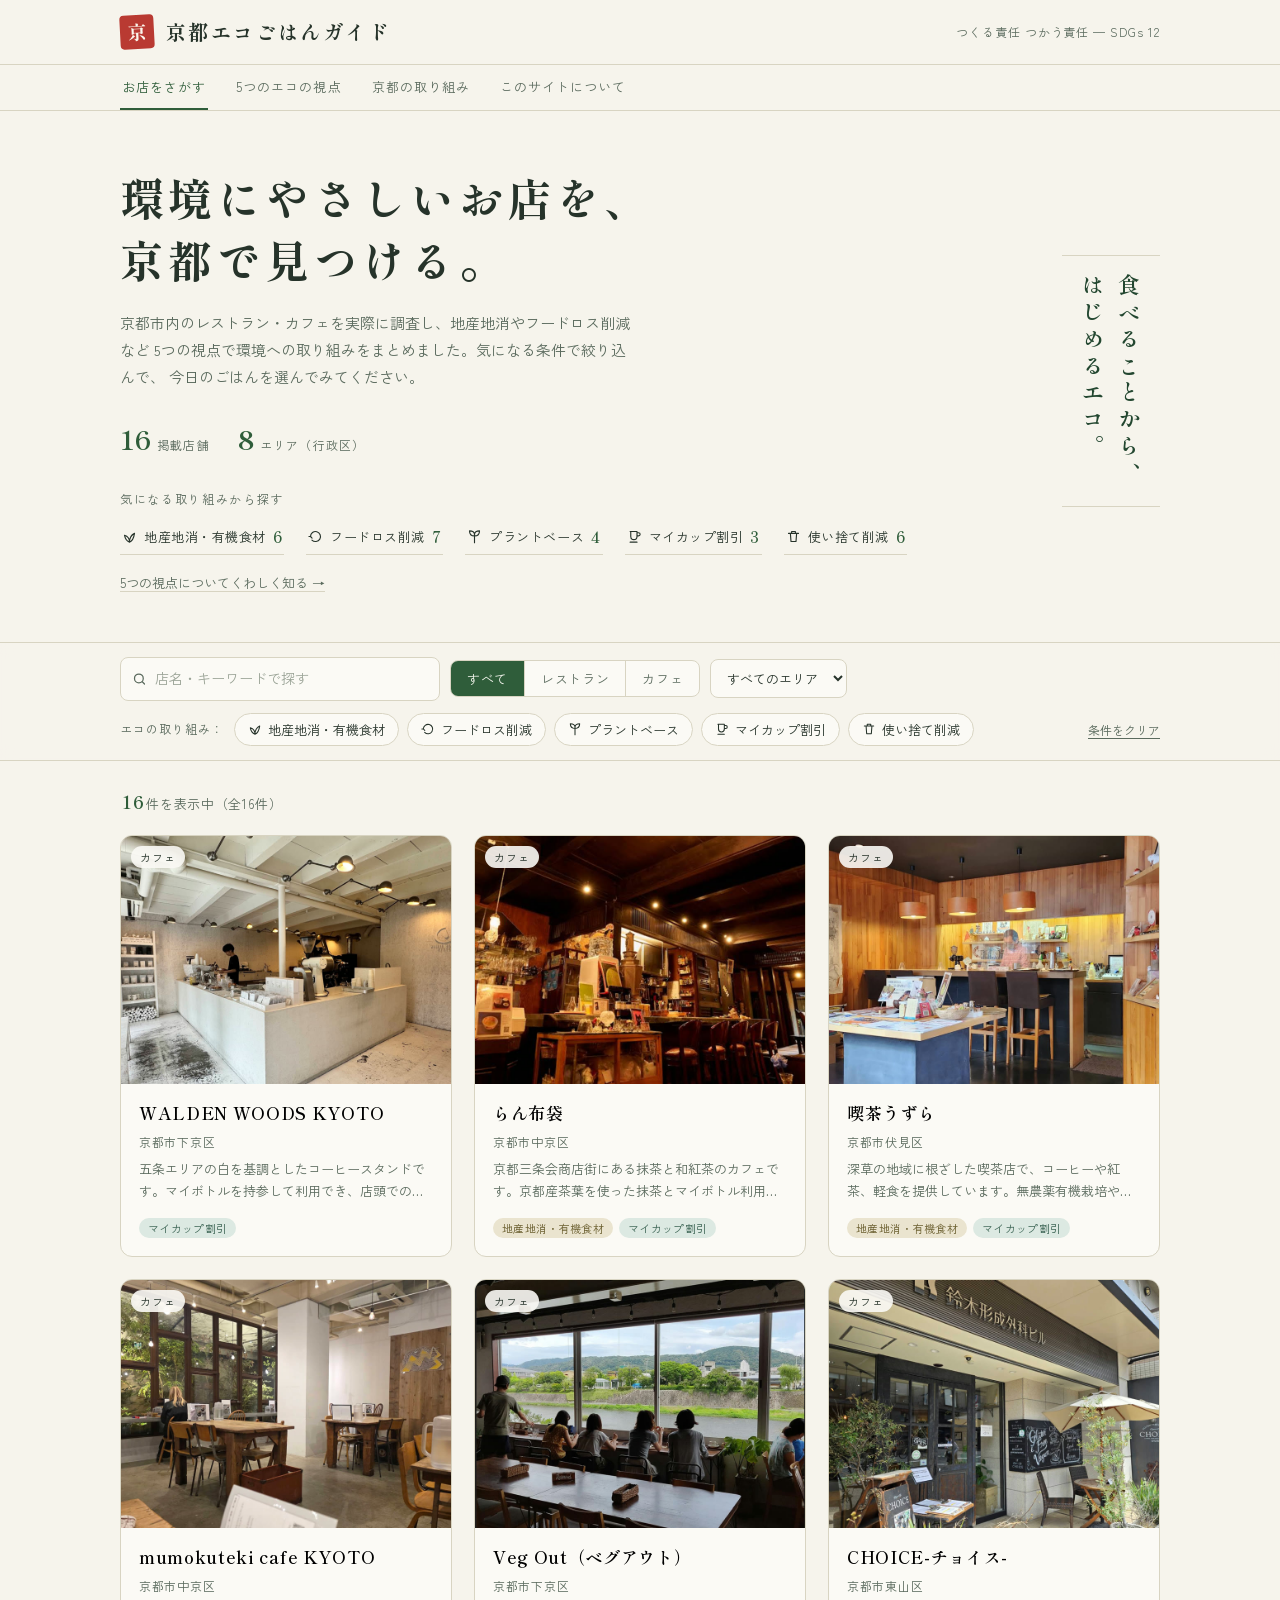
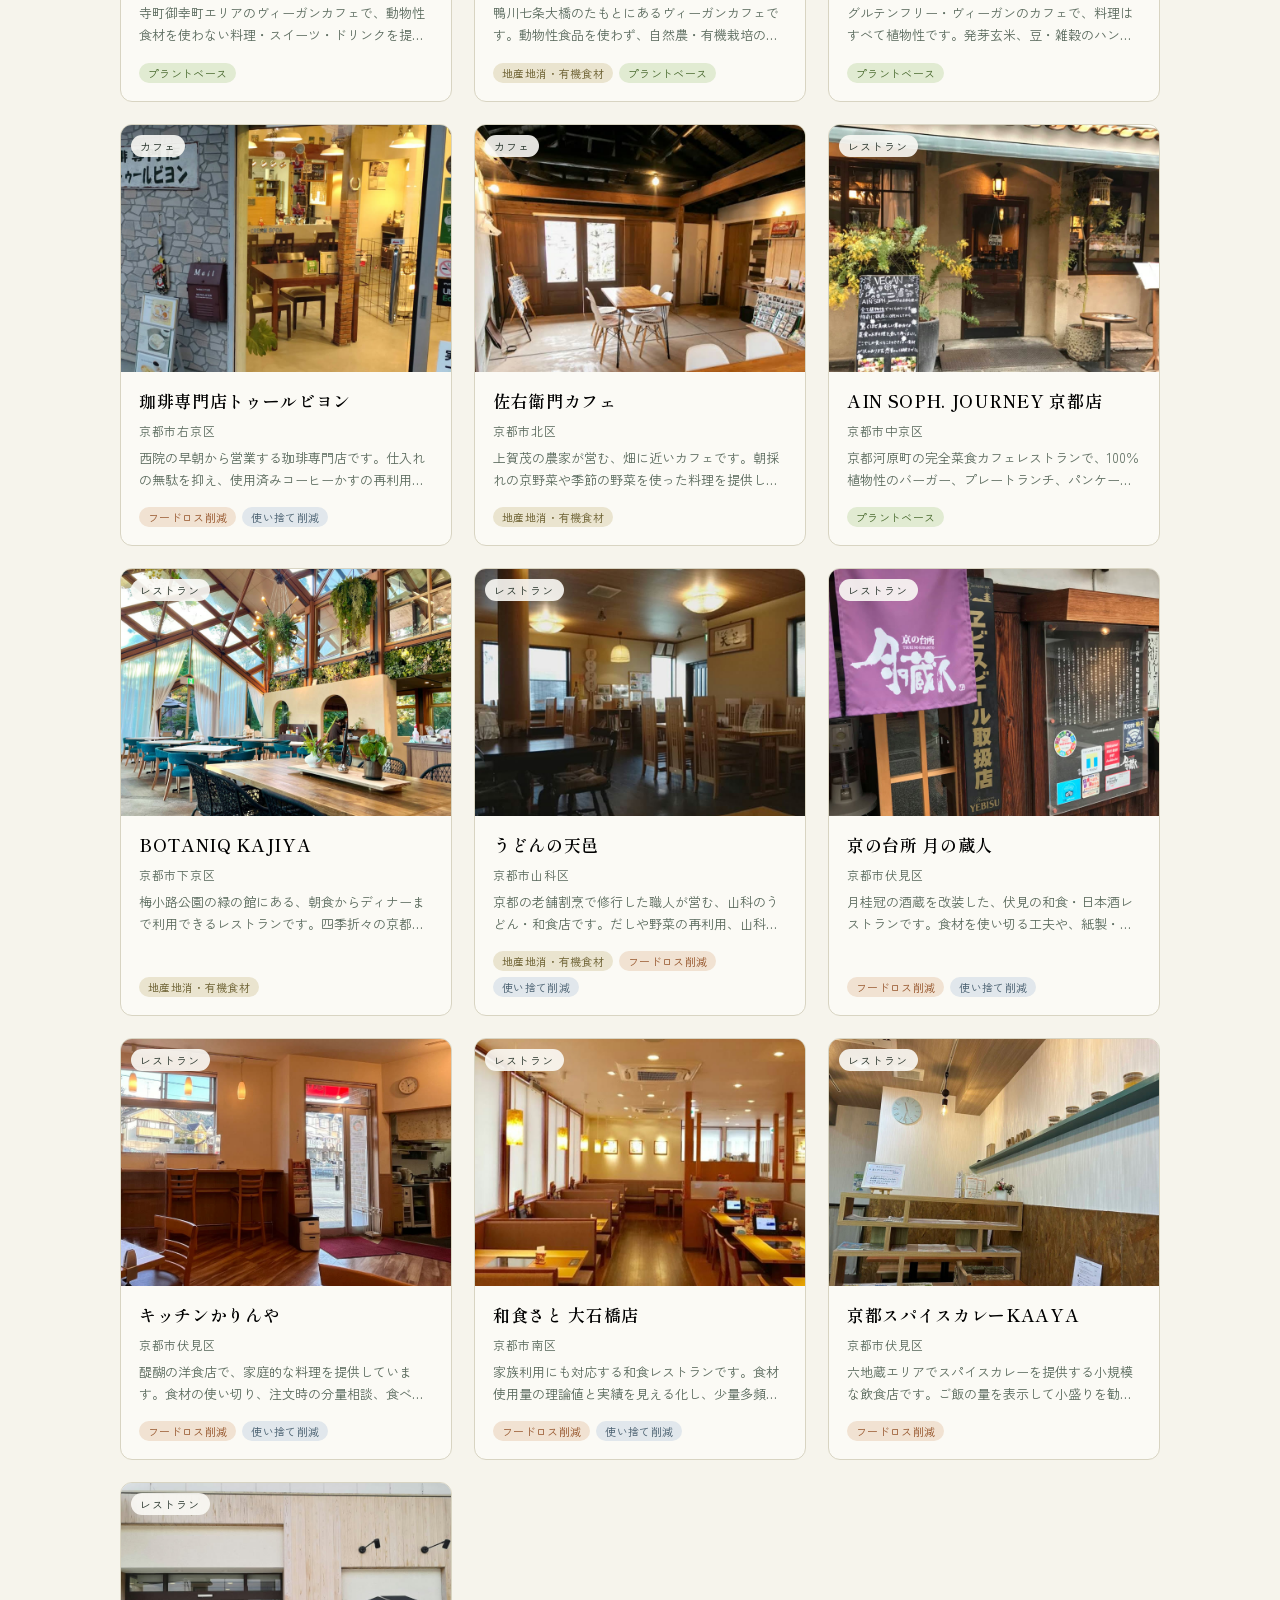
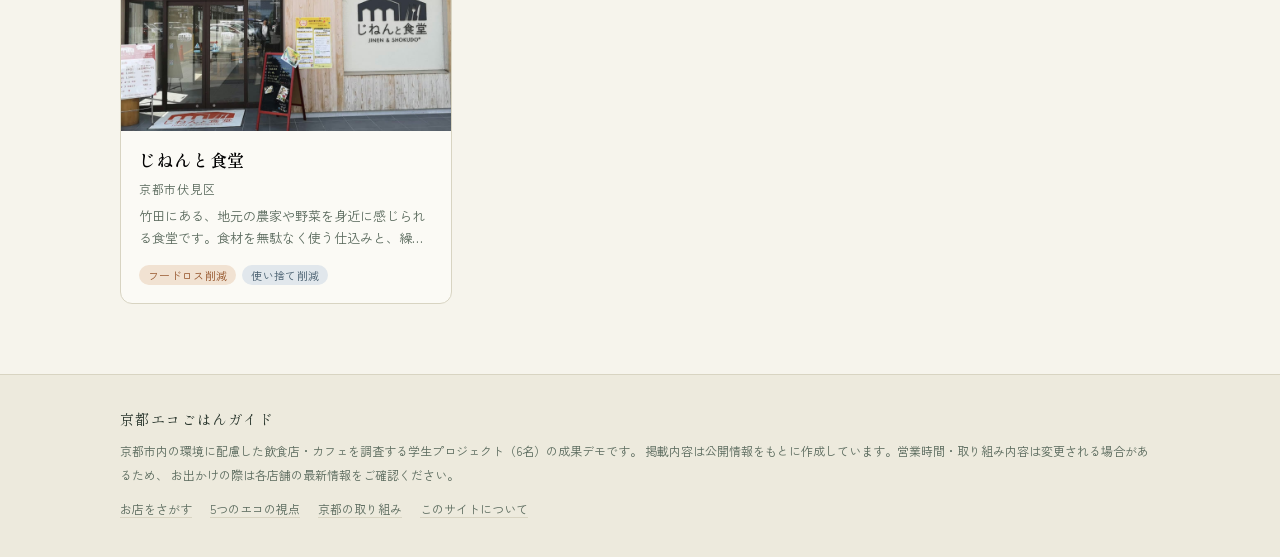
==== commit 152c611a: "Add about/kyoto/sdg12 pages, store photos, and shared layout scripts Co-Authored-By: Claude Opus 4.8" ====
--- a/index.html
+++ b/index.html
@@ -3,22 +3,14 @@
 <head>
 <meta charset="UTF-8">
 <meta name="viewport" content="width=device-width, initial-scale=1.0">
-<title>京都エコごはん帖 — 環境に配慮した飲食店・カフェガイド</title>
+<title>京都エコごはんガイド — 環境に配慮した飲食店・カフェガイド</title>
 <meta name="description" content="京都市内の環境に配慮したレストラン・カフェを、地産地消・フードロス削減・プラントベースなど5つの視点で紹介するガイドです。">
 <link rel="preconnect" href="https://fonts.googleapis.com">
 <link rel="preconnect" href="https://fonts.gstatic.com" crossorigin>
 <link href="https://fonts.googleapis.com/css2?family=Shippori+Mincho:wght@500;600;700&family=Zen+Kaku+Gothic+New:wght@400;500;700&display=swap" rel="stylesheet">
 <link rel="stylesheet" href="css/style.css">
 </head>
-<body>
-
-<header class="site-header">
-  <div class="site-header-inner">
-    <span class="hanko" aria-hidden="true">京</span>
-    <span class="site-title">京都エコごはん帖</span>
-    <span class="site-tag">つくる責任 つかう責任 — SDGs 12</span>
-  </div>
-</header>
+<body data-page="home">
 
 <section class="hero">
   <div class="hero-inner">
@@ -32,6 +24,7 @@
       <div class="hero-stats" id="heroStats"></div>
       <p class="views-label">気になる取り組みから探す</p>
       <div class="hero-views" id="heroViews"></div>
+      <p class="views-more"><a href="sdg12.html">5つの視点についてくわしく知る →</a></p>
     </div>
     <p class="tanzaku"><span>食べることから、</span><span>はじめるエコ。</span></p>
   </div>
@@ -75,6 +68,7 @@
 <div class="modal-backdrop" id="modalBackdrop">
   <div class="modal" role="dialog" aria-modal="true" aria-labelledby="modalName" id="modalBox">
     <div class="modal-banner" id="modalBanner">
+      <img id="modalPhoto" alt="" hidden>
       <span class="initial" id="modalInitial" aria-hidden="true"></span>
       <button type="button" class="modal-close" id="modalClose" aria-label="閉じる">✕</button>
     </div>
@@ -82,18 +76,7 @@
   </div>
 </div>
 
-<footer class="site-footer">
-  <div class="site-footer-inner">
-    <p class="foot-title">京都エコごはん帖について</p>
-    <p>
-      本ページは、京都市内の環境に配慮した飲食店を調査する学生プロジェクト（6名）の成果デモです。
-      掲載内容は各店舗の公式サイト・公式SNS・京都市の認定制度などの公開情報をもとに作成しており、
-      各店舗ページに記載の「情報確認日」時点のものです。営業時間・取り組み内容は変更される場合があります。
-      お出かけの際は各店舗の最新情報をご確認ください。
-    </p>
-  </div>
-</footer>
-
+<script src="js/layout.js"></script>
 <script src="data/stores.js"></script>
 <script src="js/app.js"></script>
 </body>
--- a/css/style.css
+++ b/css/style.css
@@ -158,11 +158,13 @@
   animation: rise .7s ease .28s both;
 }
 
+/* 目次のような索引の列。下のフィルターチップ（操作部）とは
+ * 見た目を変え、「入口」として件数も添える。 */
 .hero-views {
   margin-top: 10px;
   display: flex;
   flex-wrap: wrap;
-  gap: 8px;
+  gap: 6px 22px;
   animation: rise .7s ease .34s both;
 }
 
@@ -170,24 +172,31 @@
   display: inline-flex;
   align-items: center;
   gap: 7px;
-  padding: 8px 15px;
+  padding: 6px 2px 7px;
   font-size: 13px;
   letter-spacing: .04em;
-  border: 1px solid var(--hairline);
-  border-radius: 999px;
-  background: var(--card);
+  border: none;
+  border-bottom: 1px solid var(--hairline);
+  background: none;
   color: var(--ink);
-  transition: background .15s ease, color .15s ease, border-color .15s ease;
+  transition: color .15s ease, border-color .15s ease;
 }
 
 .view-btn svg { width: 15px; height: 15px; stroke: currentColor; flex: none; }
 
-.view-btn:hover { border-color: var(--matcha); }
+.view-btn .cnt {
+  font-family: var(--font-display);
+  font-size: 15px;
+  font-weight: 600;
+  color: var(--green-deep);
+}
+
+.view-btn:hover { color: var(--green-deep); border-color: var(--matcha); }
 
 .view-btn[aria-pressed="true"] {
-  background: var(--green-deep);
-  border-color: var(--green-deep);
-  color: #F4F6EE;
+  color: var(--green-deep);
+  border-bottom: 2px solid var(--green-deep);
+  padding-bottom: 6px;
 }
 
 /* 縦書きの短冊 — このページの署名 */
@@ -442,12 +451,13 @@
  * 店舗ごとに循環させる（JS が .washi-0〜5 を付与する）。
  * 文様は data URI のインライン SVG（外部依存なし）。 */
 .washi-0 {
-  /* 苔 × 青海波 */
-  background-color: #6B8E5E;
+  /* 苔 × 青海波
+   * 正式な描き方に合わせ、扇（塗りつぶし円＋同心の線）を
+   * 上の段から順に描き、下の段が上の段の裾を覆い隠す。 */
+  background-color: #5C7D53;
   background-image:
-    url("data:image/svg+xml,<svg xmlns='http://www.w3.org/2000/svg' width='40' height='20'><g fill='none' stroke='%23FBFAF5' stroke-opacity='.2' stroke-width='1.1'><path d='M0 20a20 20 0 0 1 40 0'/><path d='M6.7 20a13.3 13.3 0 0 1 26.6 0'/><path d='M13.4 20a6.6 6.6 0 0 1 13.2 0'/><path d='M-20 10a20 20 0 0 1 40 0'/><path d='M-13.3 10a13.3 13.3 0 0 1 26.6 0'/><path d='M-6.6 10a6.6 6.6 0 0 1 13.2 0'/><path d='M20 10a20 20 0 0 1 40 0'/><path d='M26.7 10a13.3 13.3 0 0 1 26.6 0'/><path d='M33.4 10a6.6 6.6 0 0 1 13.2 0'/></g></svg>"),
-    linear-gradient(135deg, #6B8E5E, #4E6B48);
-  background-size: 64px 32px, cover;
+    url("data:image/svg+xml,<svg xmlns='http://www.w3.org/2000/svg' width='20' height='10'><g stroke='%23FBFAF5' stroke-opacity='.2' stroke-width='1'><g><circle cx='10' cy='-5' r='10' fill='%235C7D53'/><circle cx='10' cy='-5' r='6.6' fill='none'/><circle cx='10' cy='-5' r='3.3' fill='none'/></g><g><circle cx='0' cy='0' r='10' fill='%235C7D53'/><circle cx='0' cy='0' r='6.6' fill='none'/><circle cx='0' cy='0' r='3.3' fill='none'/><circle cx='20' cy='0' r='10' fill='%235C7D53'/><circle cx='20' cy='0' r='6.6' fill='none'/><circle cx='20' cy='0' r='3.3' fill='none'/></g><g><circle cx='10' cy='5' r='10' fill='%235C7D53'/><circle cx='10' cy='5' r='6.6' fill='none'/><circle cx='10' cy='5' r='3.3' fill='none'/></g><g><circle cx='0' cy='10' r='10' fill='%235C7D53'/><circle cx='0' cy='10' r='6.6' fill='none'/><circle cx='0' cy='10' r='3.3' fill='none'/><circle cx='20' cy='10' r='10' fill='%235C7D53'/><circle cx='20' cy='10' r='6.6' fill='none'/><circle cx='20' cy='10' r='3.3' fill='none'/></g><g><circle cx='10' cy='15' r='10' fill='%235C7D53'/><circle cx='10' cy='15' r='6.6' fill='none'/><circle cx='10' cy='15' r='3.3' fill='none'/></g></g></svg>");
+  background-size: 44px 22px;
 }
 
 .washi-1 {
@@ -622,6 +632,21 @@
   position: relative;
   display: grid;
   place-items: center;
+  overflow: hidden;
+}
+
+.modal-banner.has-photo {
+  height: 220px;
+}
+
+.modal-banner img {
+  position: absolute;
+  inset: 0;
+  width: 100%;
+  height: 100%;
+  object-fit: cover;
+  object-position: center;
+  display: block;
 }
 
 .modal-banner .initial {
@@ -782,6 +807,237 @@
   letter-spacing: .1em;
   margin-bottom: 6px;
 }
+
+/* ---------- 共通ナビ（layout.js が注入するヘッダー） ---------- */
+.brand {
+  display: flex;
+  align-items: center;
+  gap: 12px;
+  color: var(--ink);
+  text-decoration: none;
+}
+
+.brand:hover { color: var(--ink); }
+
+.site-nav { border-top: 1px solid var(--hairline); }
+
+.site-nav-inner {
+  max-width: 1080px;
+  margin: 0 auto;
+  padding: 0 20px;
+  display: flex;
+  gap: 26px;
+  overflow-x: auto;
+  scrollbar-width: none;
+}
+
+.site-nav a {
+  font-size: 13px;
+  letter-spacing: .08em;
+  color: var(--ink-soft);
+  text-decoration: none;
+  padding: 10px 2px;
+  border-bottom: 2px solid transparent;
+  white-space: nowrap;
+}
+
+.site-nav a:hover { color: var(--green-deep); }
+
+.site-nav a[aria-current="page"] {
+  color: var(--green-deep);
+  border-bottom-color: var(--green-deep);
+}
+
+.site-footer .foot-links { margin-top: 10px; }
+
+.site-footer .foot-links a {
+  color: var(--ink-soft);
+  text-decoration-color: var(--hairline);
+  text-underline-offset: 3px;
+  margin-right: 18px;
+  white-space: nowrap;
+}
+
+.site-footer .foot-links a:hover { color: var(--green-deep); }
+
+/* ヒーローから視点紹介ページへの入口 */
+.views-more {
+  margin-top: 16px;
+  font-size: 13px;
+  animation: rise .7s ease .4s both;
+}
+
+.views-more a {
+  color: var(--ink-soft);
+  text-decoration-color: var(--hairline);
+  text-underline-offset: 3px;
+}
+
+.views-more a:hover { color: var(--green-deep); }
+
+/* ---------- 内容ページ（sdg12 / kyoto / about） ---------- */
+.page-hero {
+  border-bottom: 1px solid var(--hairline);
+  background:
+    radial-gradient(1200px 400px at 85% -60%, var(--matcha-pale), transparent 70%),
+    var(--paper);
+}
+
+.page-hero-inner {
+  max-width: 860px;
+  margin: 0 auto;
+  padding: 46px 20px 40px;
+}
+
+.page-eyebrow {
+  font-size: 12px;
+  letter-spacing: .16em;
+  color: var(--green-deep);
+  animation: rise .7s ease both;
+}
+
+.page-hero h1 {
+  margin-top: 8px;
+  font-family: var(--font-display);
+  font-size: clamp(26px, 4vw, 36px);
+  font-weight: 700;
+  letter-spacing: .1em;
+  line-height: 1.4;
+  animation: rise .7s ease .08s both;
+}
+
+.page-lead {
+  margin-top: 14px;
+  max-width: 38em;
+  color: var(--ink-soft);
+  animation: rise .7s ease .16s both;
+}
+
+.article {
+  max-width: 860px;
+  margin: 0 auto;
+  padding: 40px 20px 70px;
+}
+
+.article h2 {
+  font-family: var(--font-display);
+  font-size: 21px;
+  font-weight: 600;
+  letter-spacing: .08em;
+  color: var(--green-dark);
+  display: flex;
+  align-items: center;
+  gap: 12px;
+  margin: 0 0 14px;
+}
+
+.article h2::after {
+  content: "";
+  flex: 1;
+  height: 1px;
+  background: var(--hairline);
+}
+
+.article section + section { margin-top: 40px; }
+
+.article p + p { margin-top: 10px; }
+
+.article ul {
+  padding-left: 1.3em;
+  display: flex;
+  flex-direction: column;
+  gap: 6px;
+}
+
+/* 視点の通し番号（漢数字） */
+.topic-no {
+  font-family: var(--font-display);
+  font-size: 13px;
+  font-weight: 600;
+  letter-spacing: .24em;
+  color: var(--matcha);
+  margin-bottom: 4px;
+}
+
+/* SDGs ターゲットの表示 */
+.sdg-target {
+  margin-top: 14px;
+  display: flex;
+  gap: 10px;
+  align-items: baseline;
+  font-size: 13px;
+  color: var(--ink-soft);
+}
+
+.sdg-chip {
+  flex: none;
+  font-family: var(--font-display);
+  font-size: 12px;
+  font-weight: 600;
+  letter-spacing: .08em;
+  background: var(--green-deep);
+  color: #F4F6EE;
+  padding: 2px 10px;
+  border-radius: 4px;
+  white-space: nowrap;
+}
+
+/* 一覧ページへの誘導リンク（絞り込み付き） */
+.topic-link {
+  display: inline-block;
+  margin-top: 16px;
+  padding: 9px 22px;
+  font-size: 13px;
+  letter-spacing: .08em;
+  border: 1px solid var(--green-deep);
+  border-radius: 999px;
+  color: var(--green-deep);
+  text-decoration: none;
+}
+
+.topic-link:hover {
+  background: var(--matcha-pale);
+  color: var(--green-dark);
+}
+
+/* 年表（kyoto ページ） */
+.timeline {
+  margin-top: 16px;
+  display: grid;
+  grid-template-columns: max-content 1fr;
+  gap: 8px 18px;
+  font-size: 14px;
+}
+
+.timeline dt {
+  font-family: var(--font-display);
+  font-weight: 600;
+  color: var(--green-deep);
+  white-space: nowrap;
+}
+
+/* 参考資料 */
+.ref-box {
+  margin-top: 44px;
+  padding: 18px 20px;
+  background: var(--paper-2);
+  border-radius: 10px;
+  font-size: 13px;
+}
+
+.ref-box .ref-title {
+  color: var(--ink-soft);
+  letter-spacing: .1em;
+  margin-bottom: 6px;
+}
+
+.ref-box ul {
+  list-style: none;
+  padding-left: 0;
+  gap: 2px;
+}
+
+.ref-box li { overflow-wrap: anywhere; line-height: 2; }
 
 /* ---------- レスポンシブ ---------- */
 @media (max-width: 720px) {
@@ -811,4 +1067,8 @@
   .modal-content { padding: 20px 18px 24px; }
   .info-grid { grid-template-columns: 1fr; gap: 2px; }
   .info-grid dt { margin-top: 8px; }
+  .site-nav-inner { gap: 20px; padding: 0 16px; }
+  .page-hero-inner { padding: 34px 20px 30px; }
+  .article { padding: 30px 20px 60px; }
+  .sdg-target { flex-direction: column; gap: 6px; }
 }
